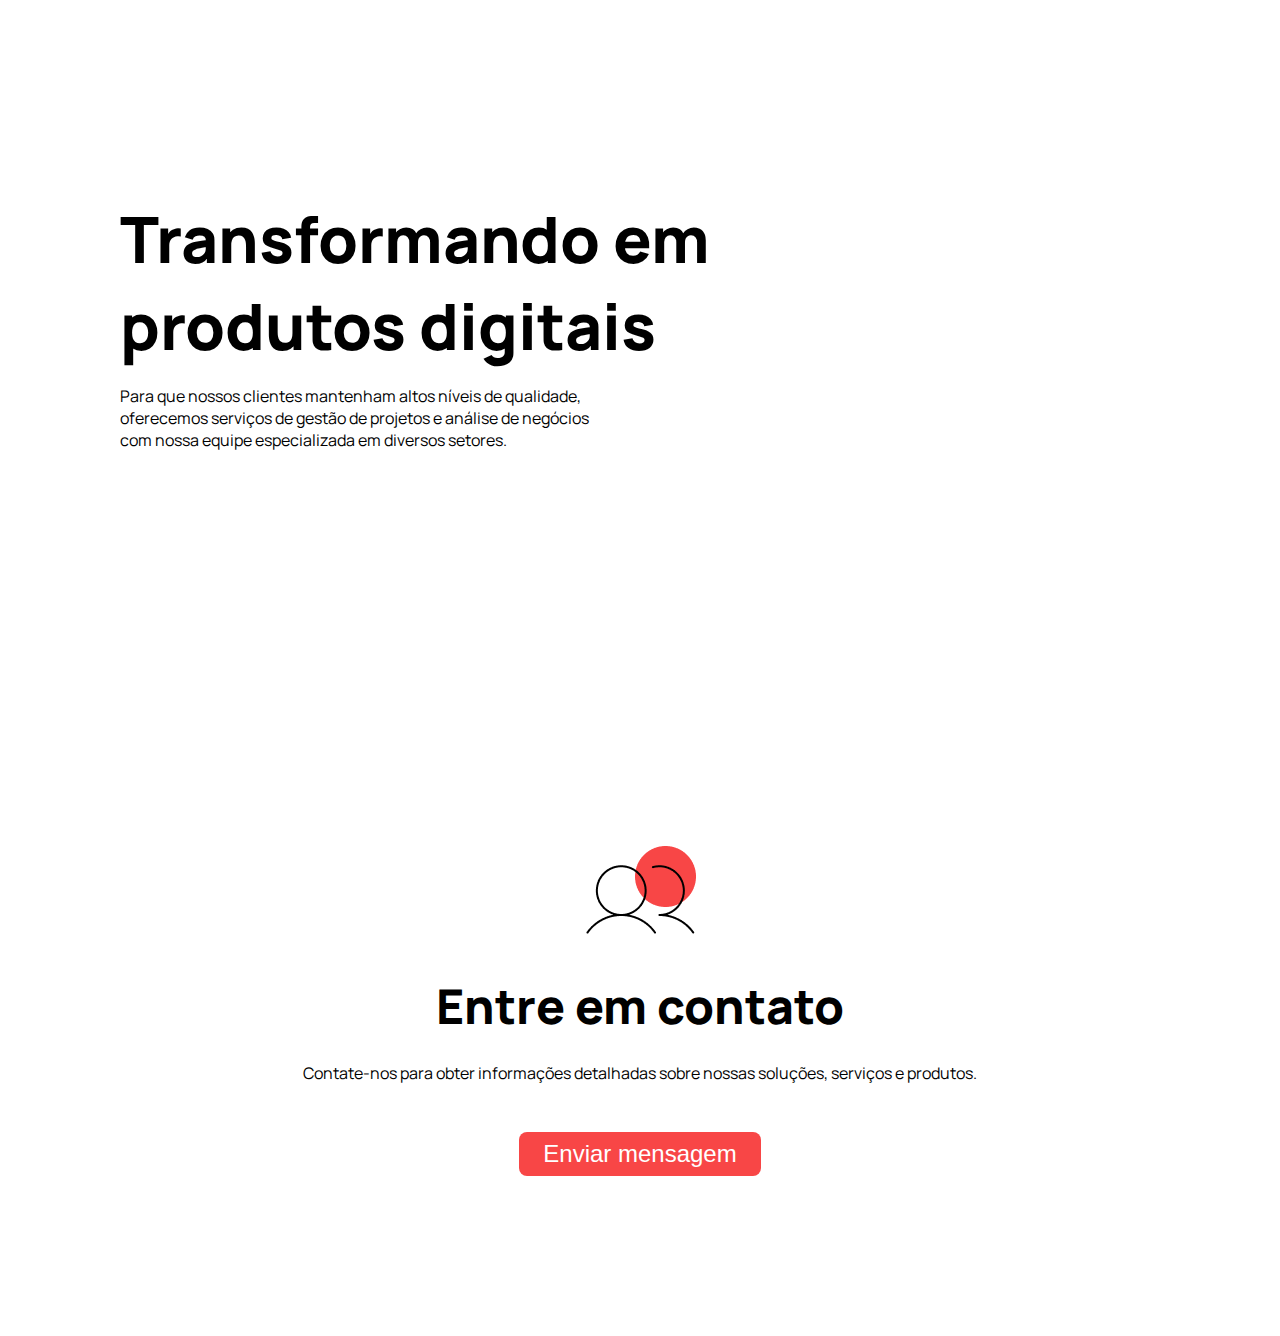
==== Responsividade/index.html @ f3cf6f22 "check" ====
<!DOCTYPE html>
<html lang="en">
<head>
    <meta charset="UTF-8">
    <meta name="viewport" content="width=device-width, initial-scale=1.0">
    <link rel="stylesheet" href="style.css">
    <link rel="preconnect" href="https://fonts.googleapis.com">
    <link rel="preconnect" href="https://fonts.gstatic.com" crossorigin>
    <link href="https://fonts.googleapis.com/css2?family=Manrope:wght@200..800&display=swap" rel="stylesheet">

    <title>Curso de Responsividade com CSS</title>
</head>
<body>
    <main>
        <section id="presentation-container">
            <div id="presentation">
                <h1>Transformando em produtos digitais</h1>
                <p>Para que nossos clientes mantenham altos níveis de qualidade, <br>
                    oferecemos serviços de gestão de projetos e análise de negócios <br>
                     com nossa equipe especializada em diversos setores.</p>
            </div>
        </section>
        <section class="container">
             <img src="./assets/user.png" alt="">
             <h2 class="contact-title">Entre em contato</h2>
             <p>Contate-nos para obter informações detalhadas sobre nossas soluções, serviços e produtos.</p>
            <button>Enviar mensagem</button>
        </section> 
    </main>
</body>
</html>
---- Responsividade/style.css ----
html {
    font-family: "Manrope", sans-serif;
    width: 100%;
    height: 100%;
    box-sizing: border-box;
}

body {
    margin: 0;
}

button {
    background-color: rgba(248, 70, 70, 1);
    color: white;
    font-size: 24px;
    font-weight: 500;
    padding: 8px 24px;
    border-radius: 8px;
    border: none;
    cursor: pointer;
}

h1 {
    font-size: 64px;
    font-weight: 800;
    margin: 0;
}

h2 {
    font-size: 48px;
    font-weight: 800;
    margin: 0;
}

#presentation-container {
    padding: 40px 120px;
    height: 600px;
}

#presentation {
    width: 600px;
    position: relative;
    top: calc(50% - 145px);
}

.container {
    padding: 160px 120px;
    text-align: center;
}

.contact-title {
    margin-top: 8px;
}
.container > p {
    margin-top: 24px;
}
.container > button {
    margin-top: 32px;
}
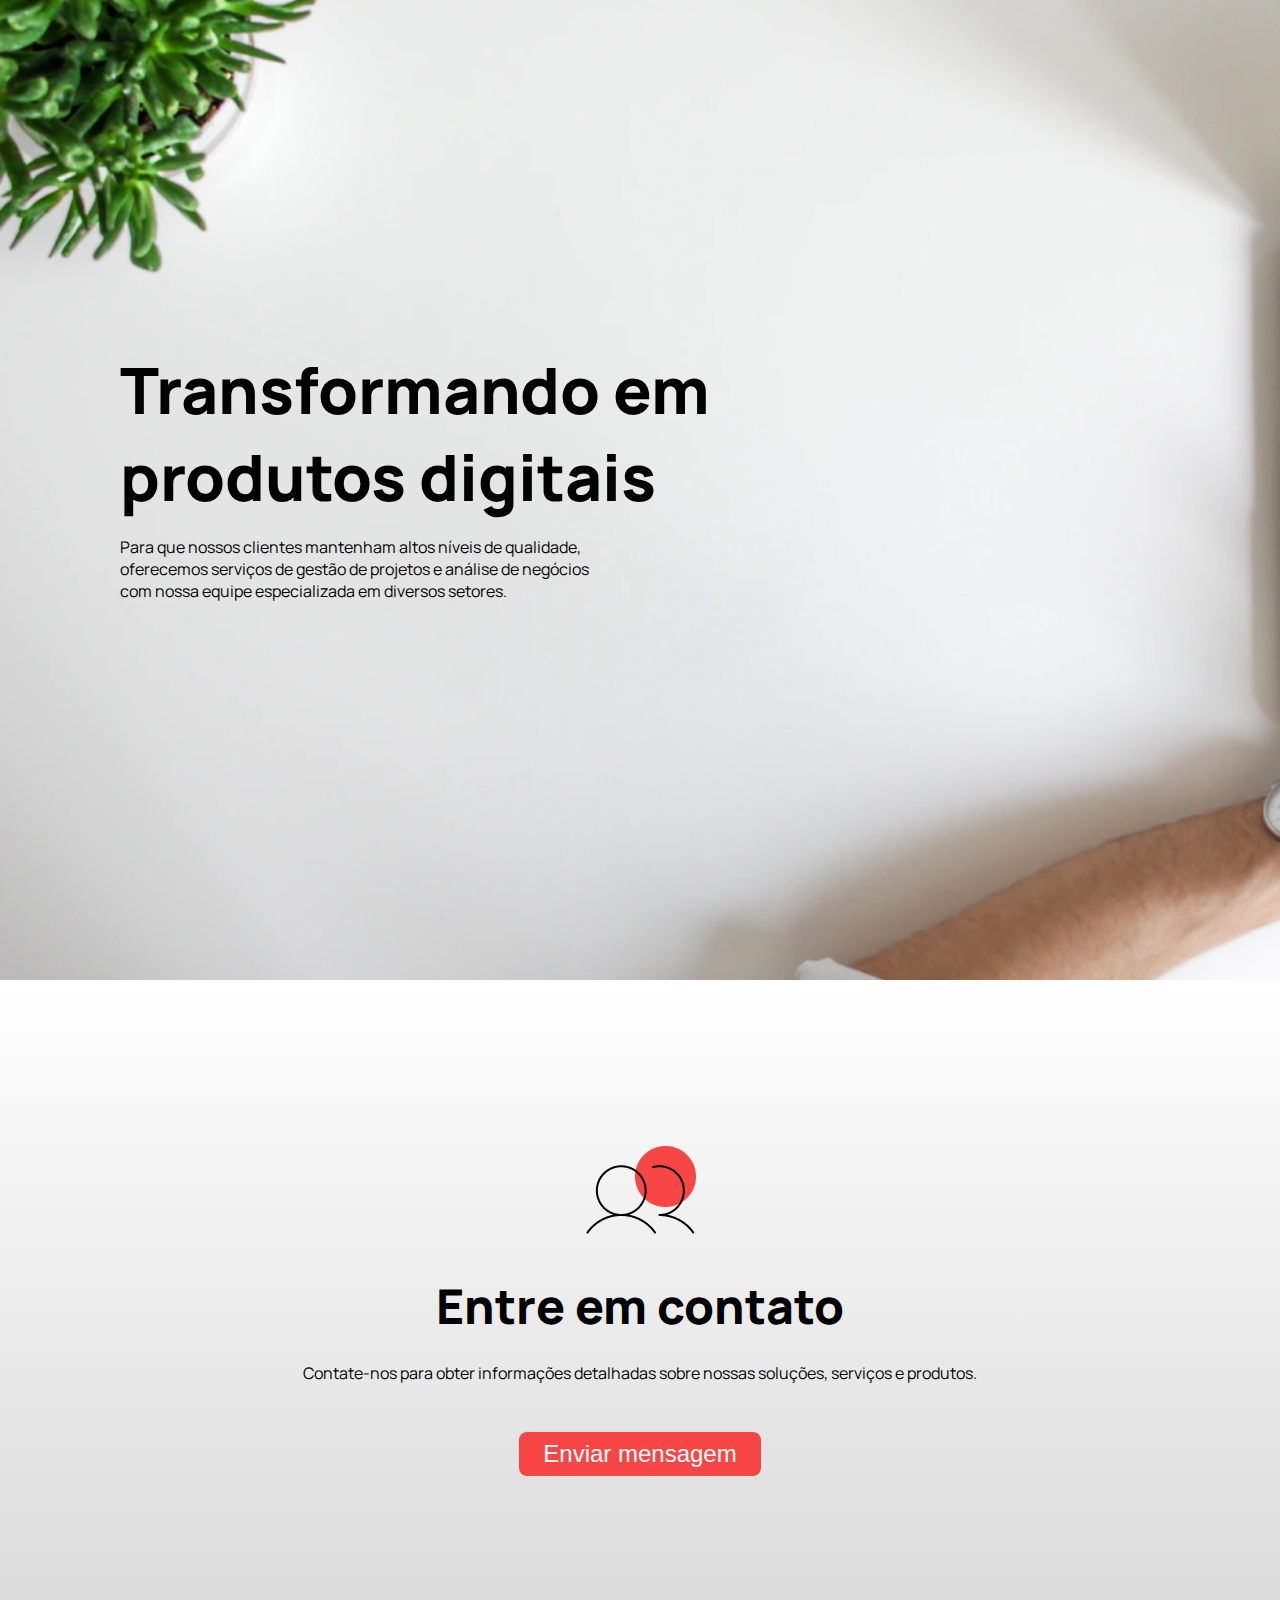
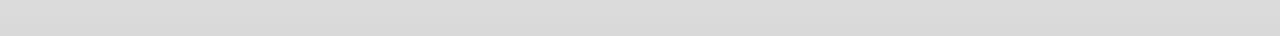
==== commit e15de2fd: "adicao do fundo do banner e gradiente nos contatos" ====
--- a/Responsividade/index.html
+++ b/Responsividade/index.html
@@ -20,7 +20,7 @@
                      com nossa equipe especializada em diversos setores.</p>
             </div>
         </section>
-        <section class="container">
+        <section class="container background-gradient">
              <img src="./assets/user.png" alt="">
              <h2 class="contact-title">Entre em contato</h2>
              <p>Contate-nos para obter informações detalhadas sobre nossas soluções, serviços e produtos.</p>
--- a/Responsividade/style.css
+++ b/Responsividade/style.css
@@ -3,6 +3,7 @@
     width: 100%;
     height: 100%;
     box-sizing: border-box;
+    font-size: 16px;
 }
 
 body {
@@ -12,48 +13,55 @@
 button {
     background-color: rgba(248, 70, 70, 1);
     color: white;
-    font-size: 24px;
+    font-size: 1.5rem;
     font-weight: 500;
-    padding: 8px 24px;
-    border-radius: 8px;
+    padding: .5rem 1.5rem;
+    border-radius: .5rem;
     border: none;
     cursor: pointer;
 }
 
 h1 {
-    font-size: 64px;
+    font-size: 4rem;
     font-weight: 800;
     margin: 0;
 }
 
 h2 {
-    font-size: 48px;
+    font-size: 3rem;
     font-weight: 800;
     margin: 0;
 }
 
 #presentation-container {
-    padding: 40px 120px;
-    height: 600px;
+    padding: 2.5rem 7.5rem;
+    height: 100vh;
+    background-image: url(./assets/background.png);
+    background-repeat: no-repeat;
+    background-size: cover;
 }
 
 #presentation {
-    width: 600px;
+    width: 37.5rem;
     position: relative;
-    top: calc(50% - 145px);
+    top: calc(50% - 9rem);
 }
 
 .container {
-    padding: 160px 120px;
+    padding: 10rem 7.5rem;
     text-align: center;
 }
 
 .contact-title {
-    margin-top: 8px;
+    margin-top: .5rem;
 }
 .container > p {
-    margin-top: 24px;
+    margin-top: 1.5rem;
 }
 .container > button {
-    margin-top: 32px;
+    margin-top: 2rem;
+}
+
+.background-gradient{
+    background: linear-gradient(180deg, #fff, #d9d9d9);
 }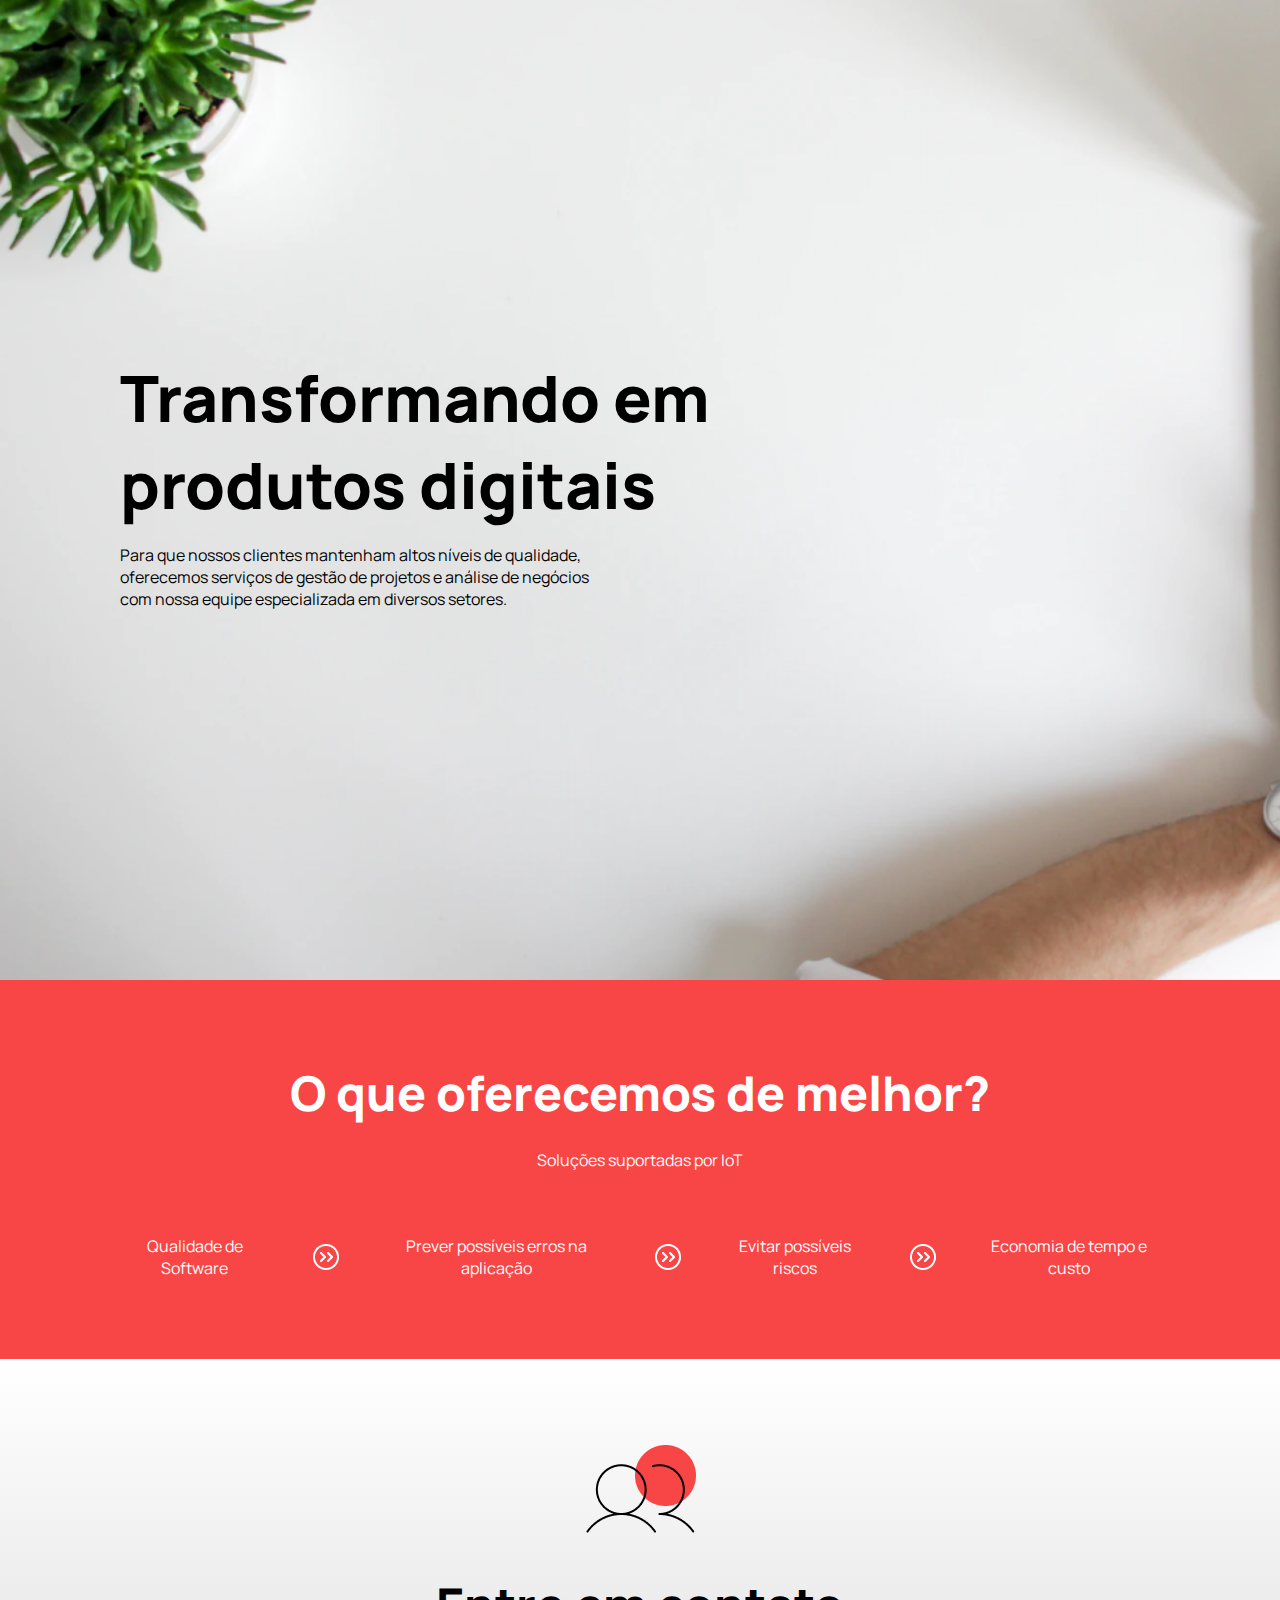
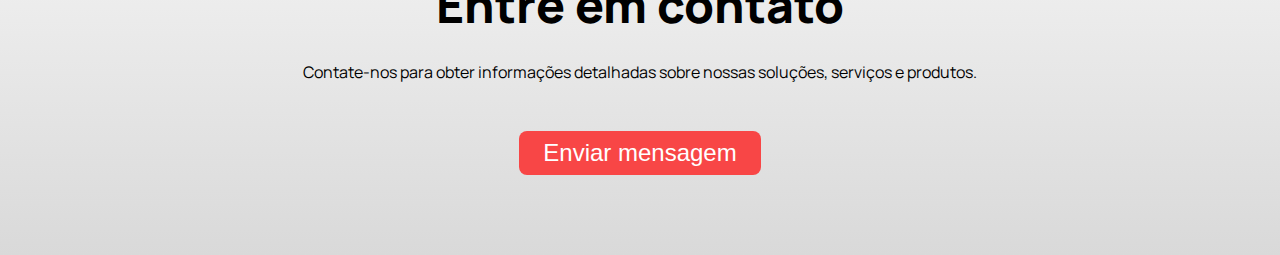
==== commit 5db4176e: "aplicando flex" ====
--- a/Responsividade/index.html
+++ b/Responsividade/index.html
@@ -20,6 +20,21 @@
                      com nossa equipe especializada em diversos setores.</p>
             </div>
         </section>
+        
+        <section class="container background-red">
+            <h2>O que oferecemos de melhor?</h2>
+            <p>Soluções suportadas por IoT</p>
+            <div id="qualities">
+                <div>Qualidade de Software</div>
+                <img src="./assets/arrow.png" alt="">
+                <div>Prever possíveis erros na aplicação</div>
+                <img src="./assets/arrow.png" alt="">
+                <div>Evitar  possíveis riscos</div>
+                <img src="./assets/arrow.png" alt="">
+                <div>Economia de tempo e custo</div>
+            </div>
+        </section>
+
         <section class="container background-gradient">
              <img src="./assets/user.png" alt="">
              <h2 class="contact-title">Entre em contato</h2>
--- a/Responsividade/style.css
+++ b/Responsividade/style.css
@@ -39,16 +39,28 @@
     background-image: url(./assets/background.png);
     background-repeat: no-repeat;
     background-size: cover;
+    display: flex;
+    justify-content: flex-start;
+    align-items: center;
 }
 
 #presentation {
     width: 37.5rem;
-    position: relative;
-    top: calc(50% - 9rem);
+}
+
+#qualities {
+    display: flex;
+    justify-content: center;
+    align-items: center;
+    margin-top: 4rem;
+}
+
+#qualities > img {
+    margin: 0 2.5rem;
 }
 
 .container {
-    padding: 10rem 7.5rem;
+    padding: 5rem 7.5rem;
     text-align: center;
 }
 
@@ -60,8 +72,19 @@
 }
 .container > button {
     margin-top: 2rem;
+    transition: opacity 0.5s ease-in-out, transform 0.5s .2s;;
+}
+
+.container > button:hover {
+    opacity: 0.8;
+    transform: scale(1.1);
 }
 
 .background-gradient{
     background: linear-gradient(180deg, #fff, #d9d9d9);
+}
+
+.background-red {
+    background-color: rgba(248, 70, 70, 1);
+    color: #fff;
 }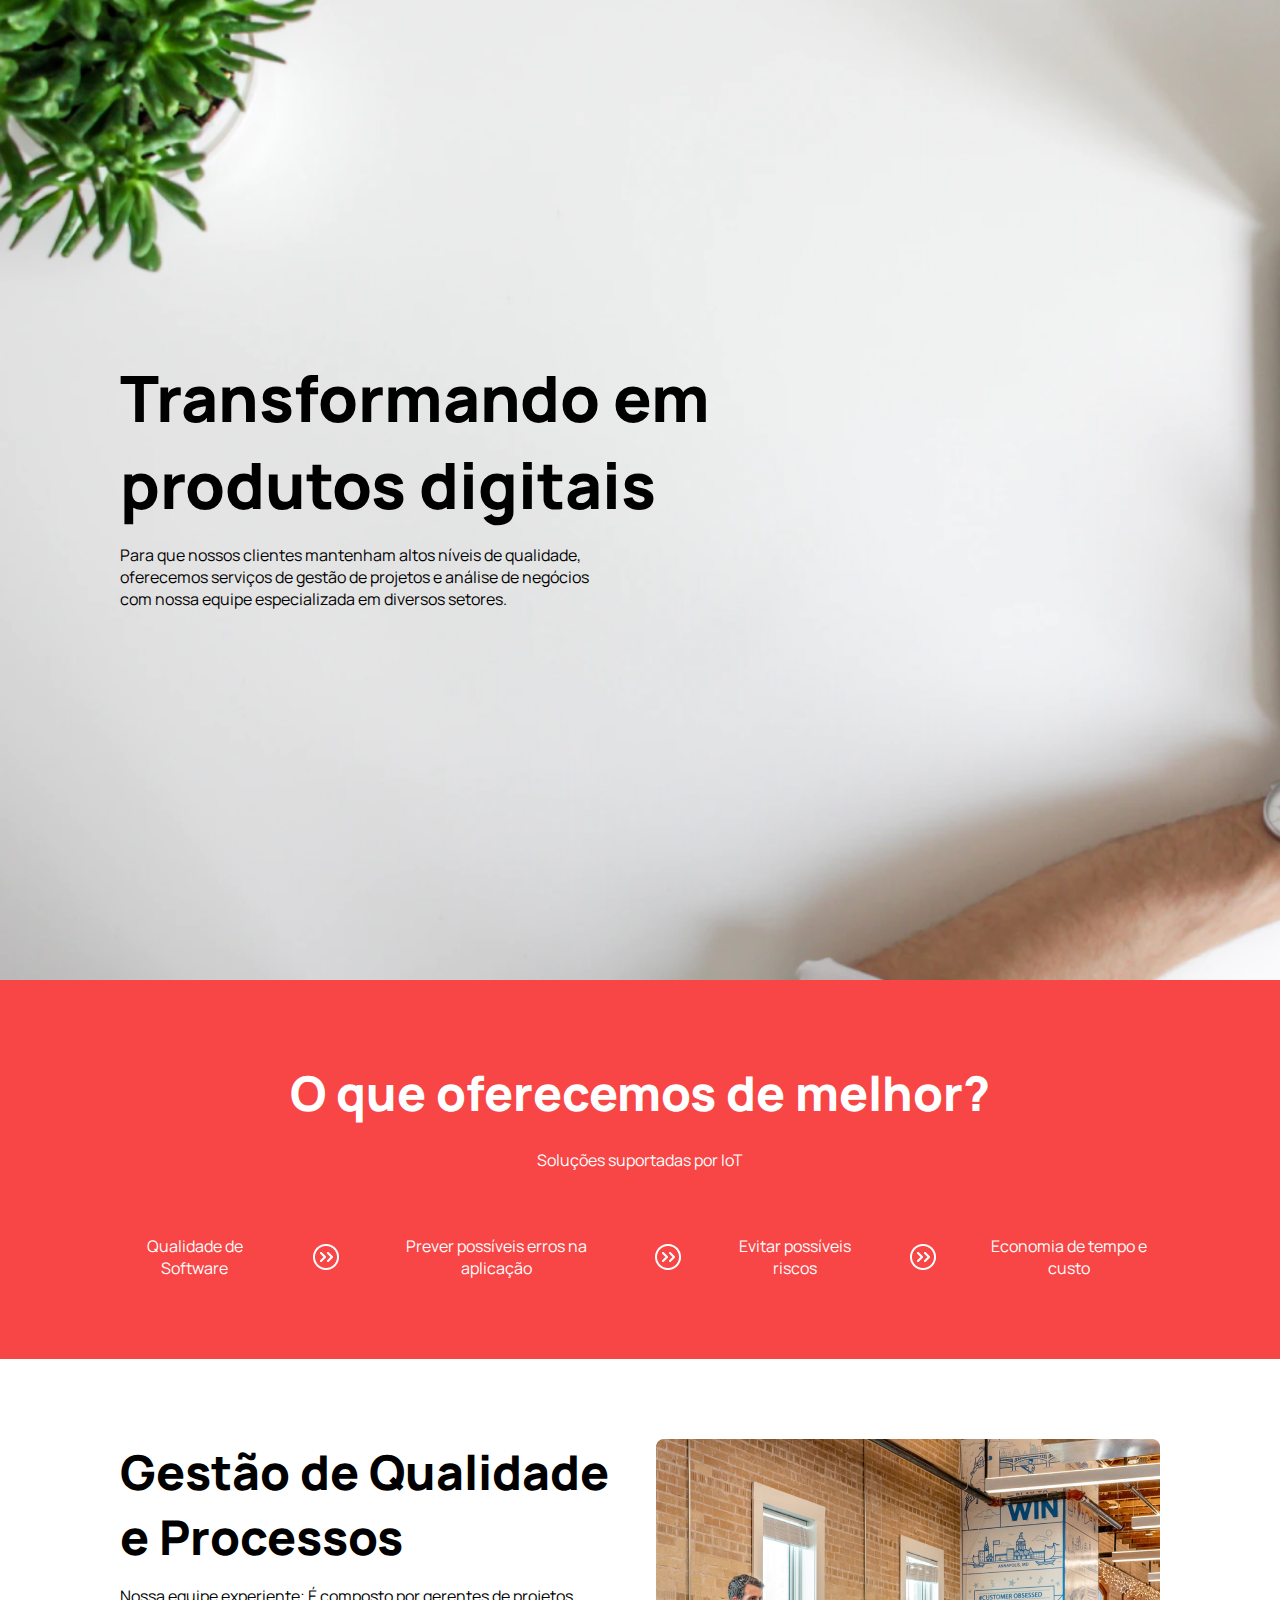
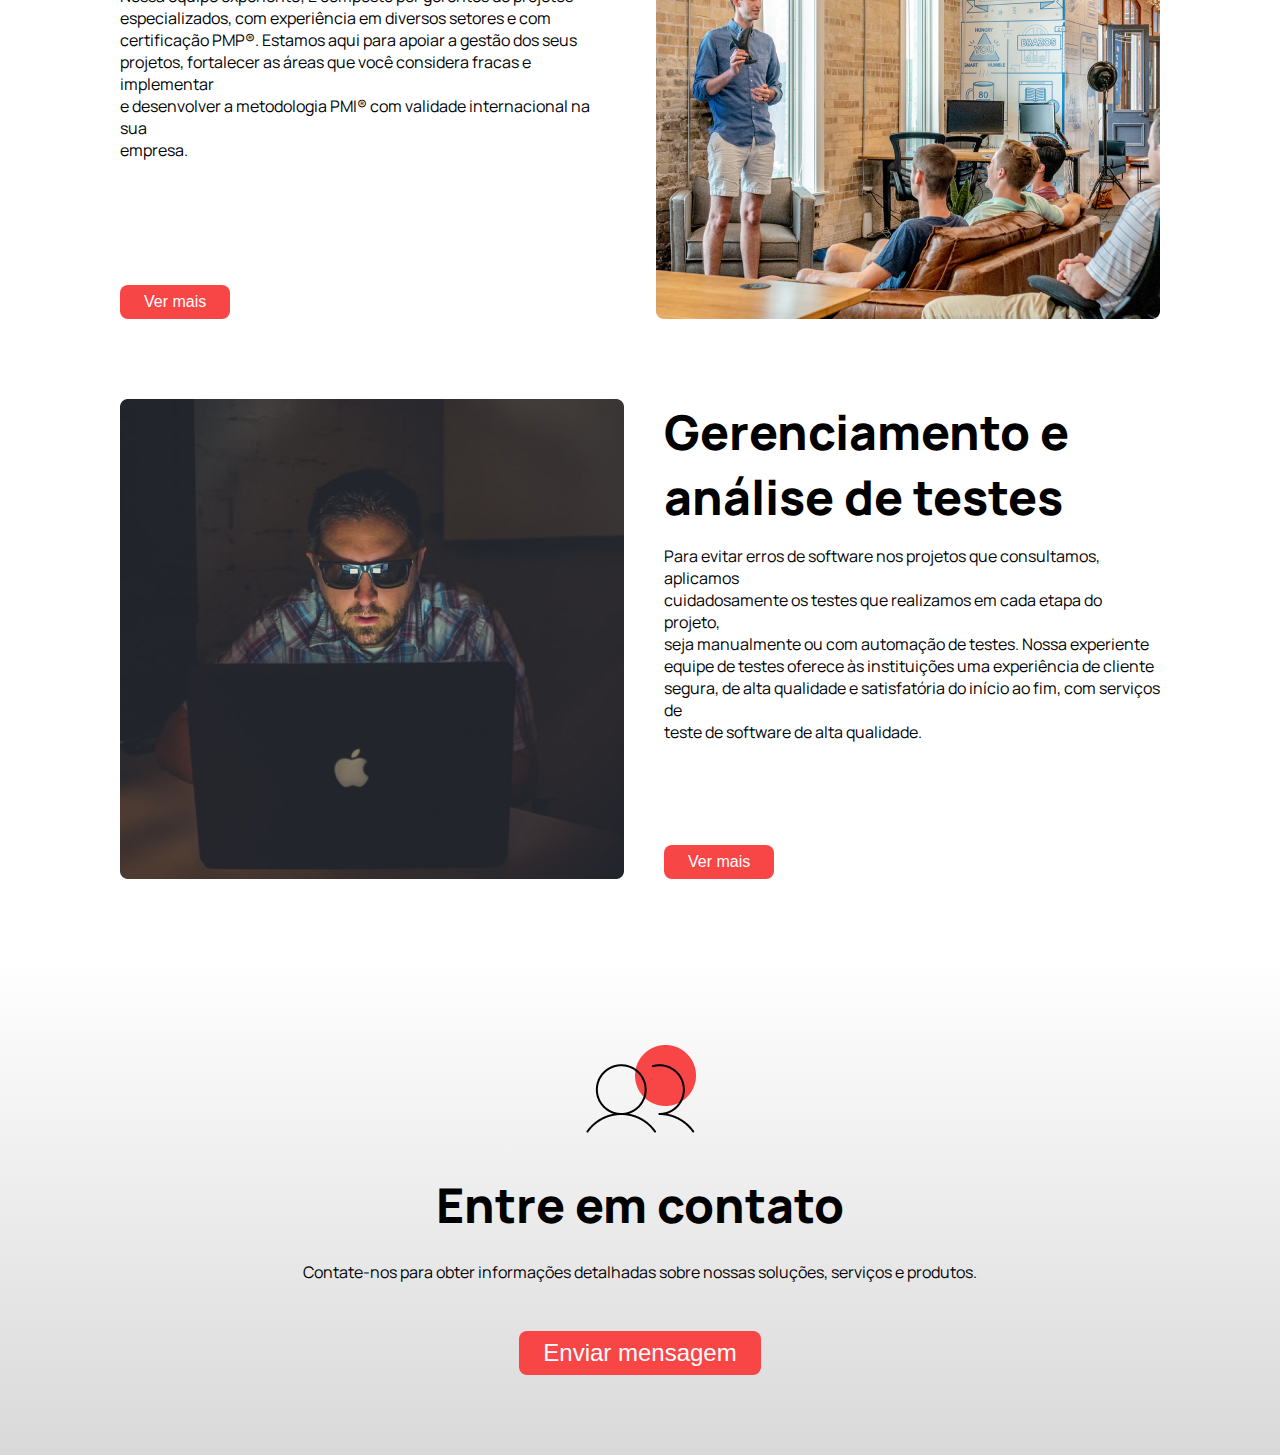
==== commit 3e2c09c1: "article add" ====
--- a/Responsividade/index.html
+++ b/Responsividade/index.html
@@ -35,6 +35,39 @@
             </div>
         </section>
 
+        <section class="container">
+            <article class="article-container">
+                <div class="article-details">
+                    <div>
+                        <h2>Gestão de Qualidade e Processos</h2>
+                        <p>Nossa equipe experiente; É composto por gerentes de projetos <br>
+                            especializados, com experiência em diversos setores e com <br>
+                            certificação PMP®. Estamos aqui para apoiar a gestão dos seus <br>
+                            projetos, fortalecer as áreas que você considera fracas e implementar <br>
+                            e desenvolver a metodologia PMI® com validade internacional na sua <br>
+                            empresa.</p>
+                    </div>
+                    <button>Ver mais</button>
+                </div>
+                <img src="./assets/Illustration.jpg" alt="">
+            </article>
+            <article class="article-container">
+                <div class="article-details">
+                    <div>
+                        <h2>Gerenciamento e análise de testes</h2>
+                        <p>Para evitar erros de software nos projetos que consultamos, aplicamos <br>
+                            cuidadosamente os testes que realizamos em cada etapa do projeto, <br>
+                            seja manualmente ou com automação de testes. Nossa experiente <br>
+                            equipe de testes oferece às instituições uma experiência de cliente <br>
+                            segura, de alta qualidade e satisfatória do início ao fim, com serviços de <br>
+                            teste de software de alta qualidade.</p>
+                    </div>
+                    <button>Ver mais</button>
+                </div>
+                <img src="./assets/tester.jpg" alt="">
+            </article>
+        </section>
+
         <section class="container background-gradient">
              <img src="./assets/user.png" alt="">
              <h2 class="contact-title">Entre em contato</h2>
--- a/Responsividade/style.css
+++ b/Responsividade/style.css
@@ -87,4 +87,32 @@
 .background-red {
     background-color: rgba(248, 70, 70, 1);
     color: #fff;
+}
+
+.article-container {
+    display: flex;
+    flex-direction: row;
+}
+
+.article-container:nth-child(even) {
+    margin-top: 5rem;
+    display: flex;
+    flex-direction: row-reverse;
+}
+
+.article-details {
+    display: flex;
+    flex-direction: column;
+    text-align: left;
+    align-items: flex-start;
+    margin: 0 2.5rem 0 0;
+    justify-content: space-between;
+}
+
+.article-details > button {
+    font-size: 1rem;
+}
+
+.article-container:nth-child(even) > .article-details {
+    margin: 0 0 0 2.5rem;
 }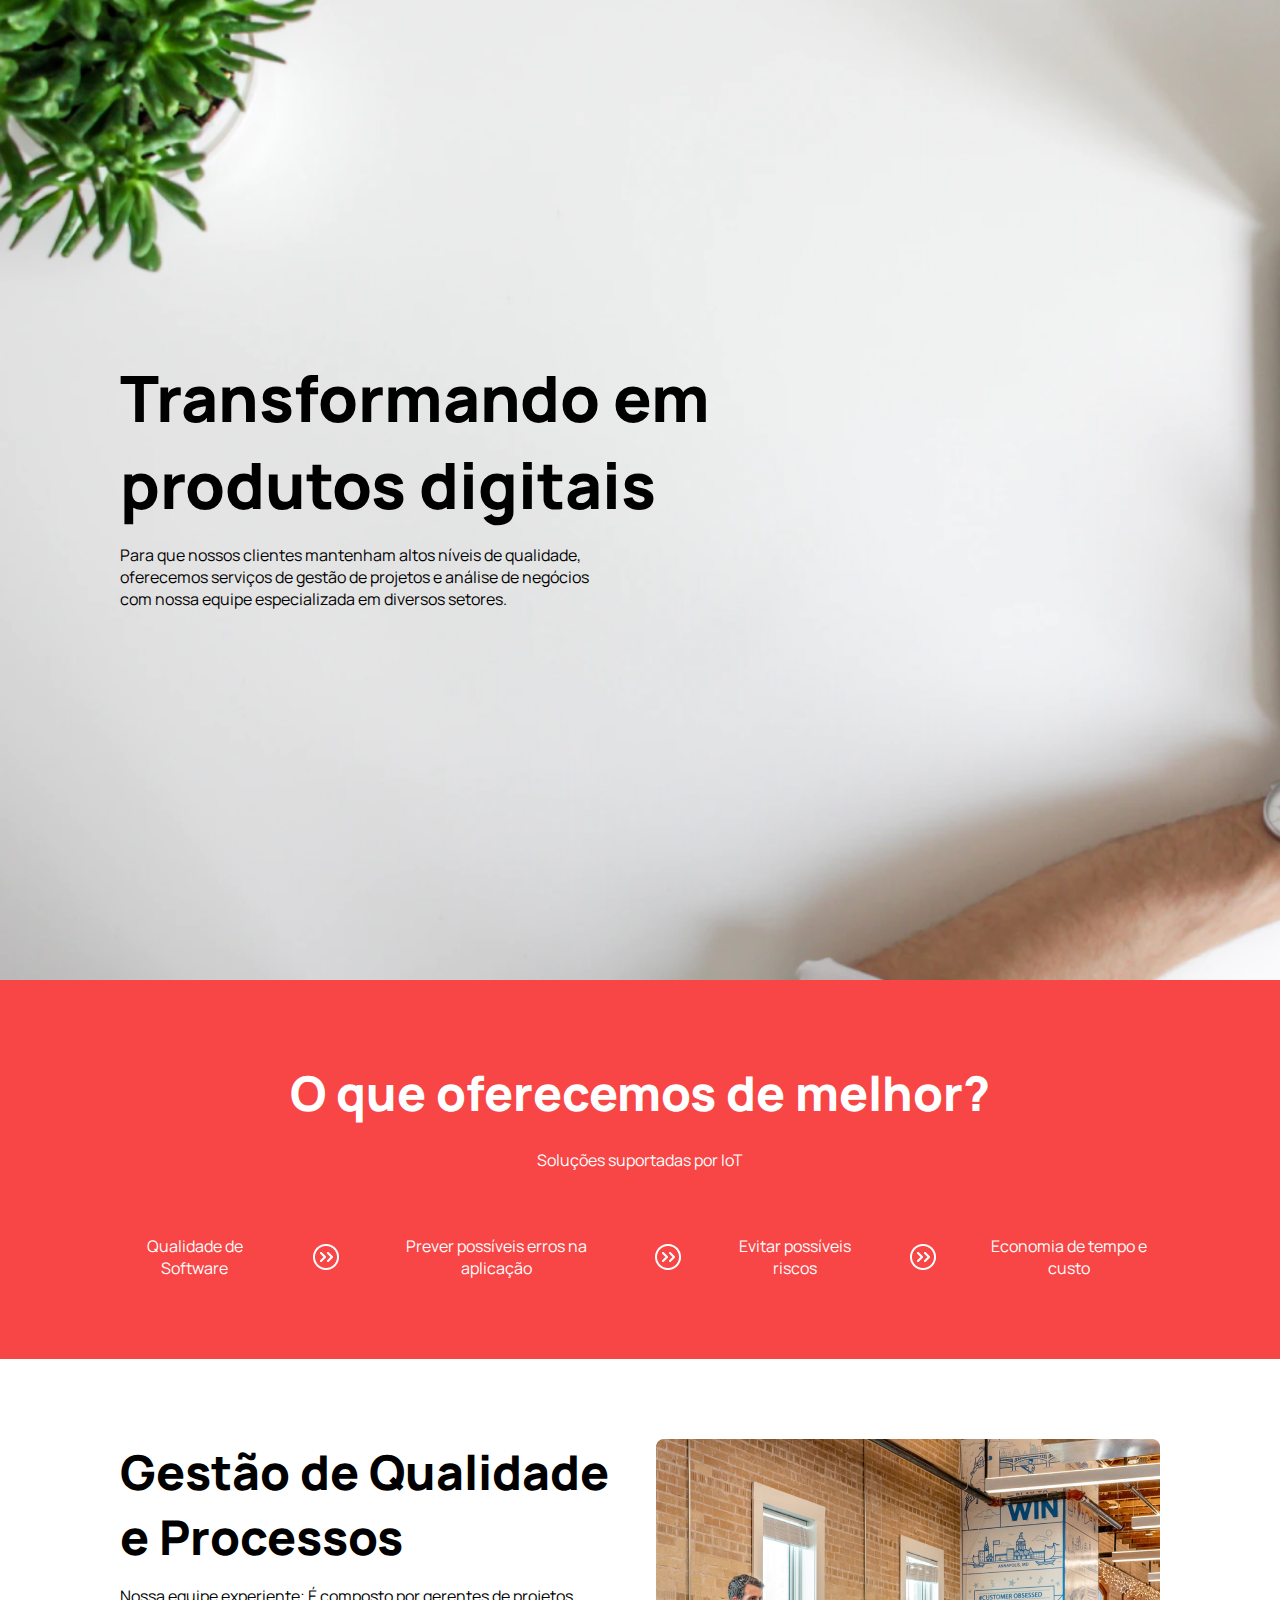
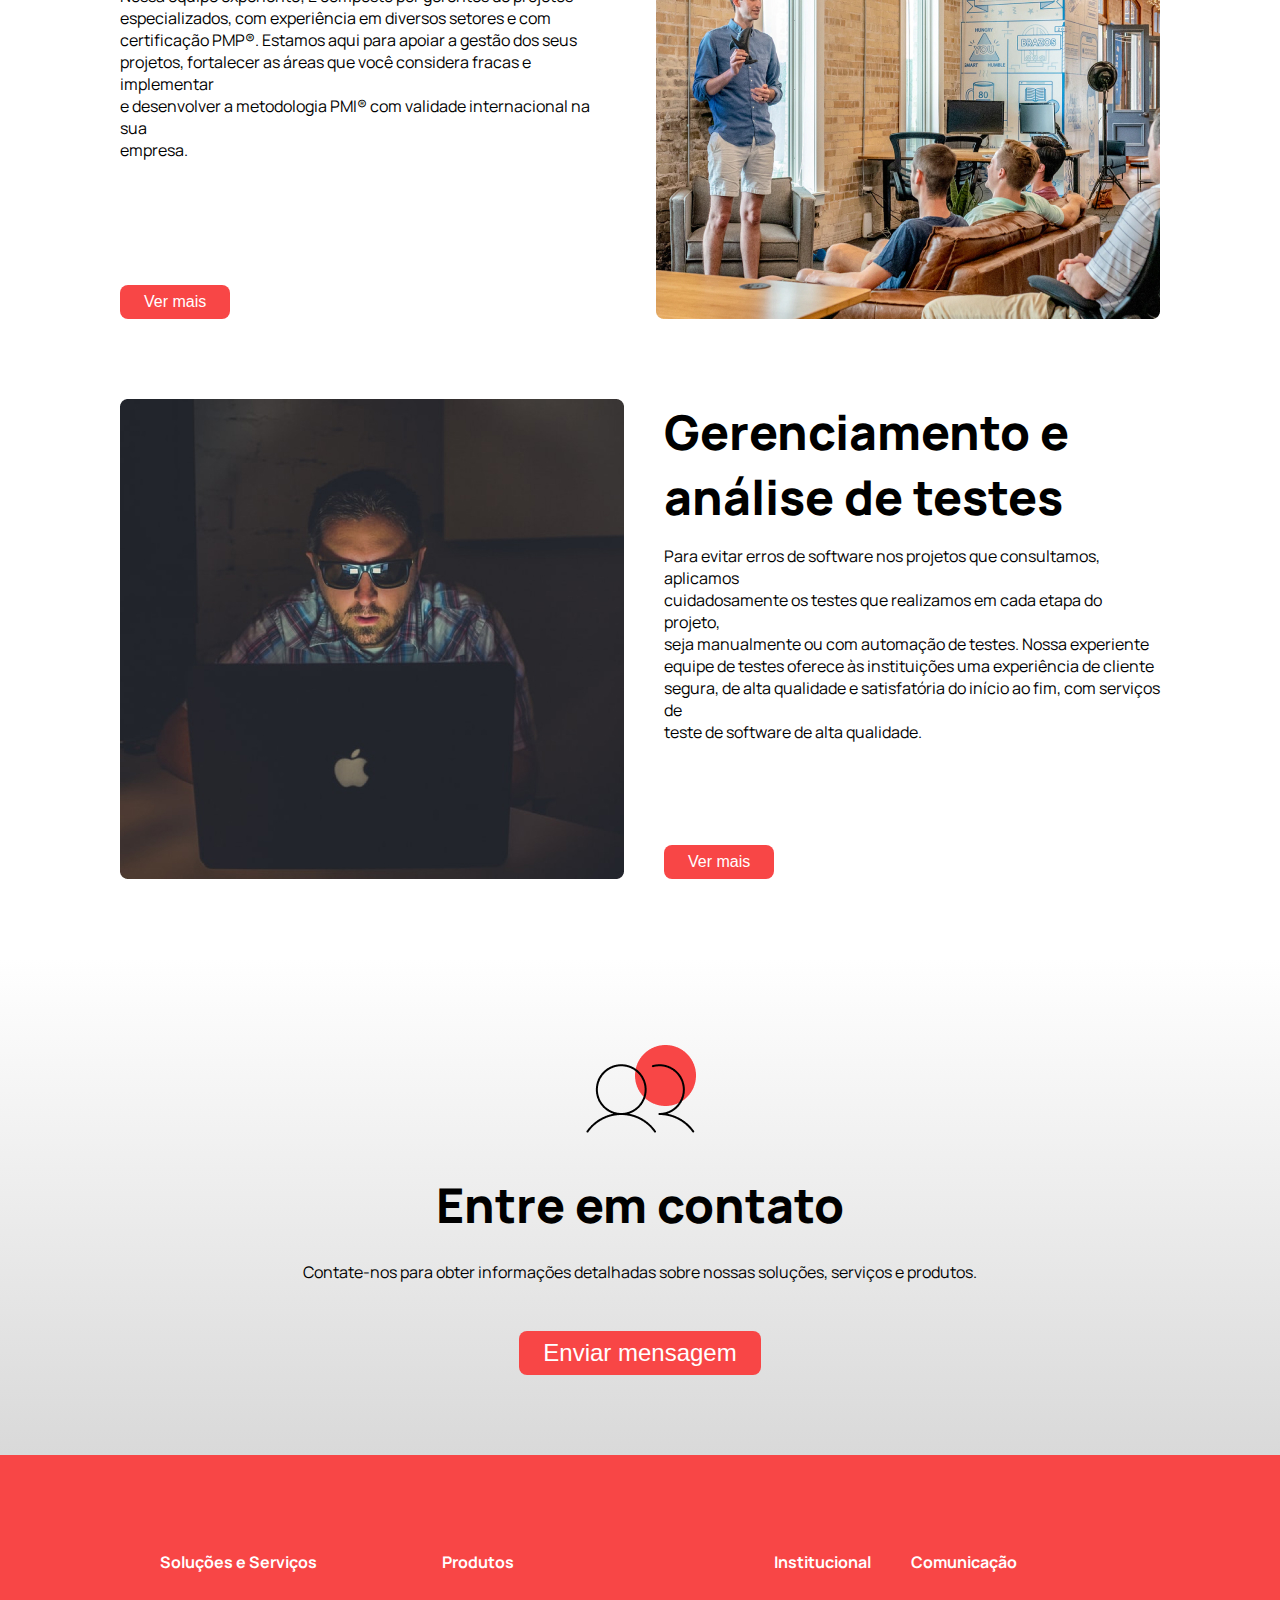
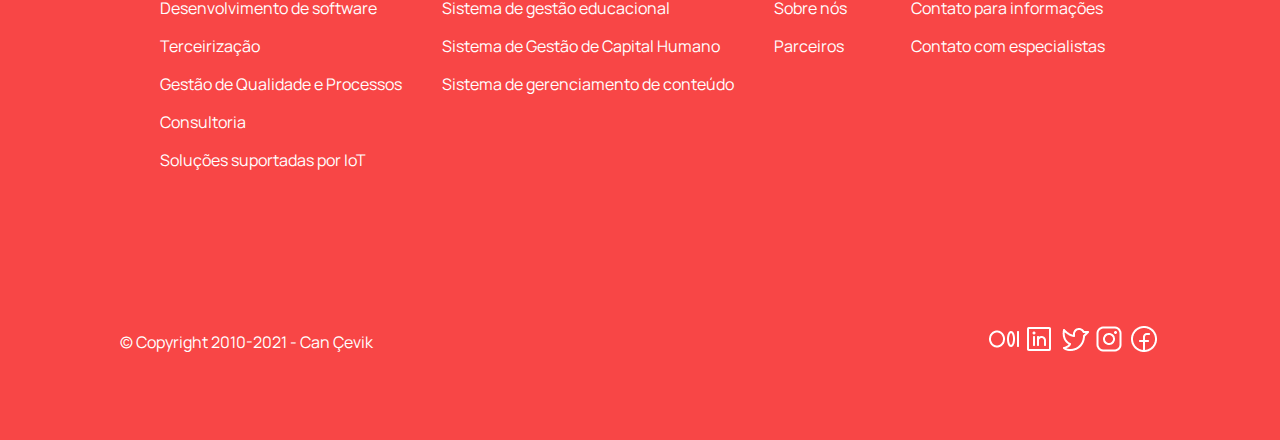
==== commit 912611f3: "add footer" ====
--- a/Responsividade/index.html
+++ b/Responsividade/index.html
@@ -73,7 +73,48 @@
              <h2 class="contact-title">Entre em contato</h2>
              <p>Contate-nos para obter informações detalhadas sobre nossas soluções, serviços e produtos.</p>
             <button>Enviar mensagem</button>
-        </section> 
+        </section>
+        
+        <footer class="container background-red">
+            <section class="footer-list">
+                <ul>
+                    <li>Soluções e Serviços</li>
+                    <li>Desenvolvimento de software</li>
+                    <li>Terceirização</li>
+                    <li>Gestão de Qualidade e Processos</li>
+                    <li>Consultoria</li>
+                    <li>Soluções suportadas por IoT</li>                                                       
+                </ul>
+                <ul>
+                    <li>Produtos</li>
+                    <li>Sistema de gestão educacional</li>
+                    <li>Sistema de Gestão de Capital Humano</li>
+                    <li>Sistema de gerenciamento de conteúdo</li>                                                      
+                </ul>
+                <ul>
+                    <li>Institucional</li>
+                    <li>Sobre nós</li>
+                    <li>Parceiros</li>                                                    
+                </ul>
+                <ul>
+                    <li>Comunicação</li>
+                    <li>Contato para informações</li>
+                    <li>Contato com especialistas</li>                                                    
+                </ul>
+            </section>
+            <section class="footer-copyright">
+                <div>
+                    © Copyright 2010-2021 - Can Çevik
+                </div>
+                <div>
+                    <img src="./assets/medium.png" alt="">
+                    <img src="./assets/linkedin.png" alt="">
+                    <img src="./assets/twitter.png" alt="">
+                    <img src="./assets/instagram.png" alt="">
+                    <img src="./assets/facebook.png" alt="">
+                </div>
+            </section>
+        </footer>
     </main>
 </body>
 </html>--- a/Responsividade/style.css
+++ b/Responsividade/style.css
@@ -115,4 +115,30 @@
 
 .article-container:nth-child(even) > .article-details {
     margin: 0 0 0 2.5rem;
+}
+
+.footer-list {
+    display: flex;
+    text-align: left;
+}
+
+.footer-list > ul > li {
+    list-style: none;
+    margin-bottom: 1rem;
+}
+
+.footer-list > ul > li:last-child {
+    margin-bottom: 0;
+}
+
+.footer-list > ul > li:first-child {
+    margin-bottom: 1.5rem;
+    font-weight: 700;
+}
+
+.footer-copyright {
+    display: flex;
+    justify-content: space-between;
+    align-items: center;
+    margin-top: 8.5rem;
 }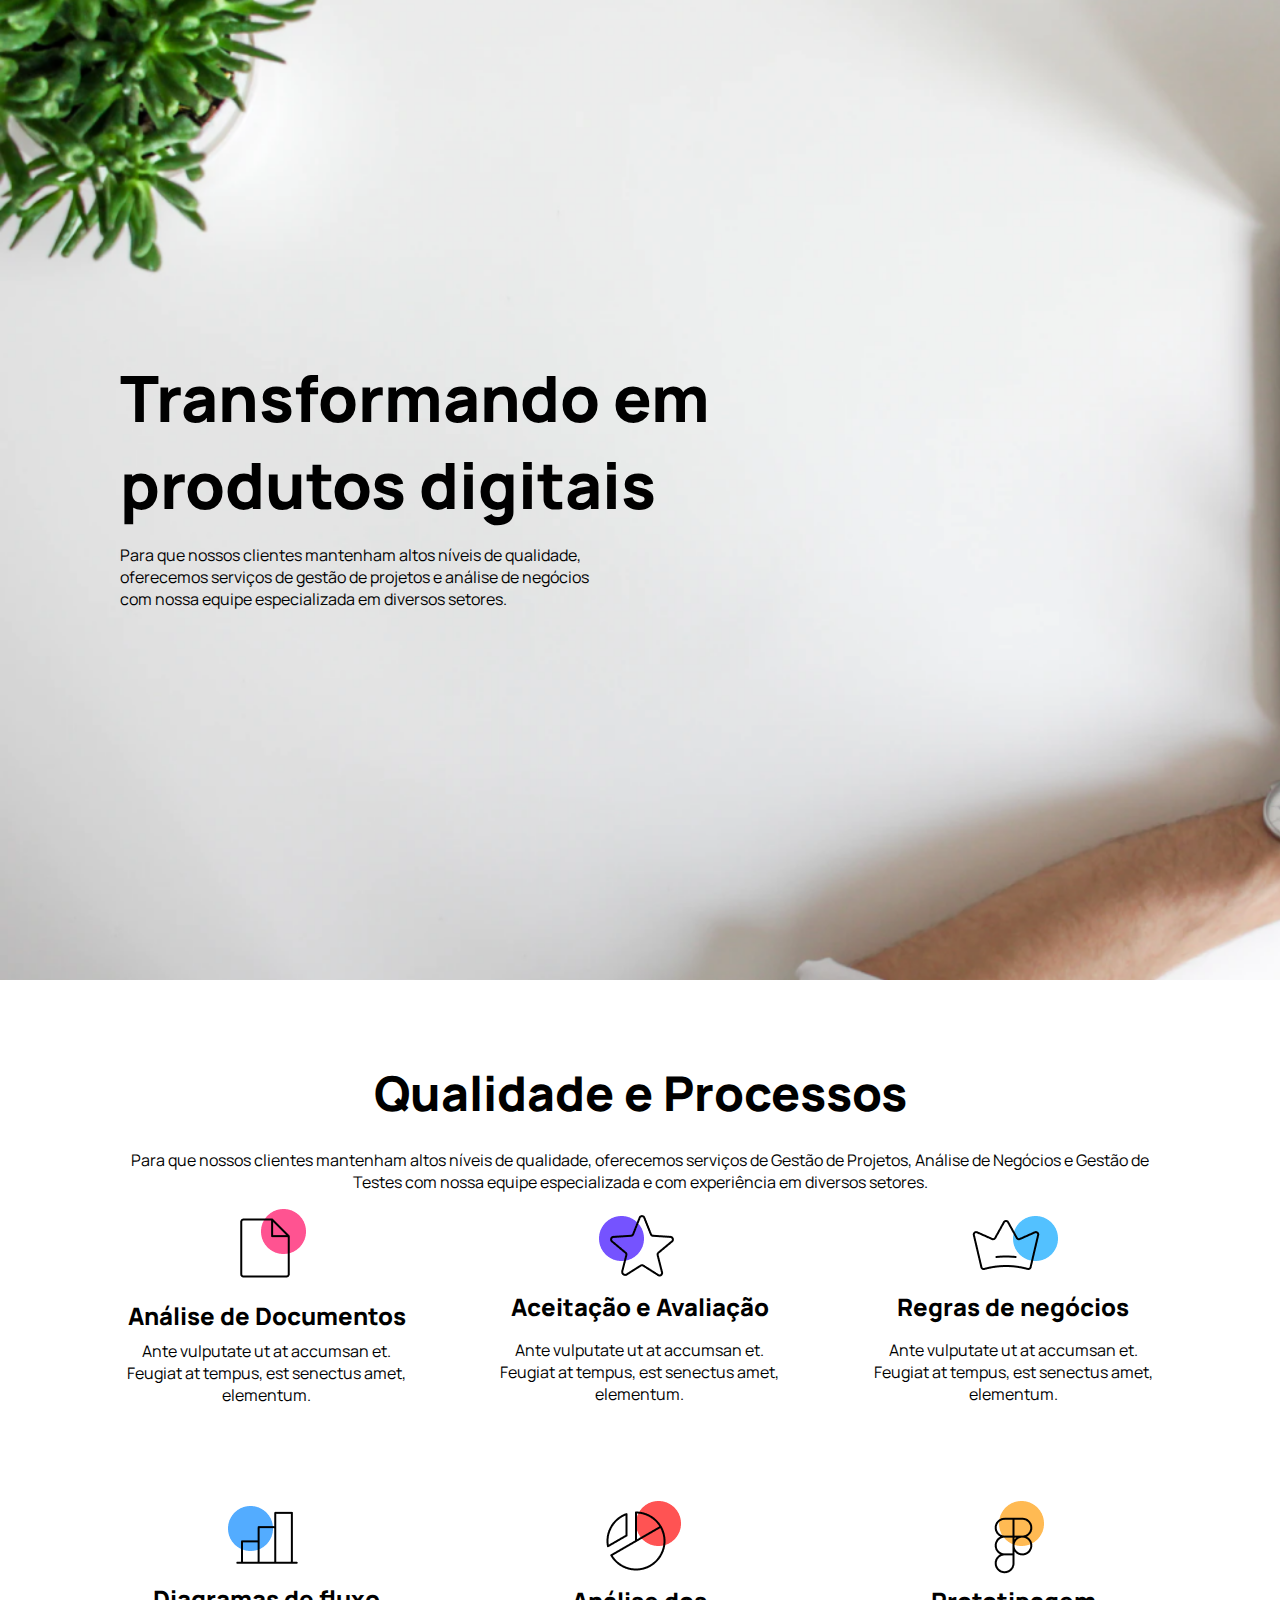
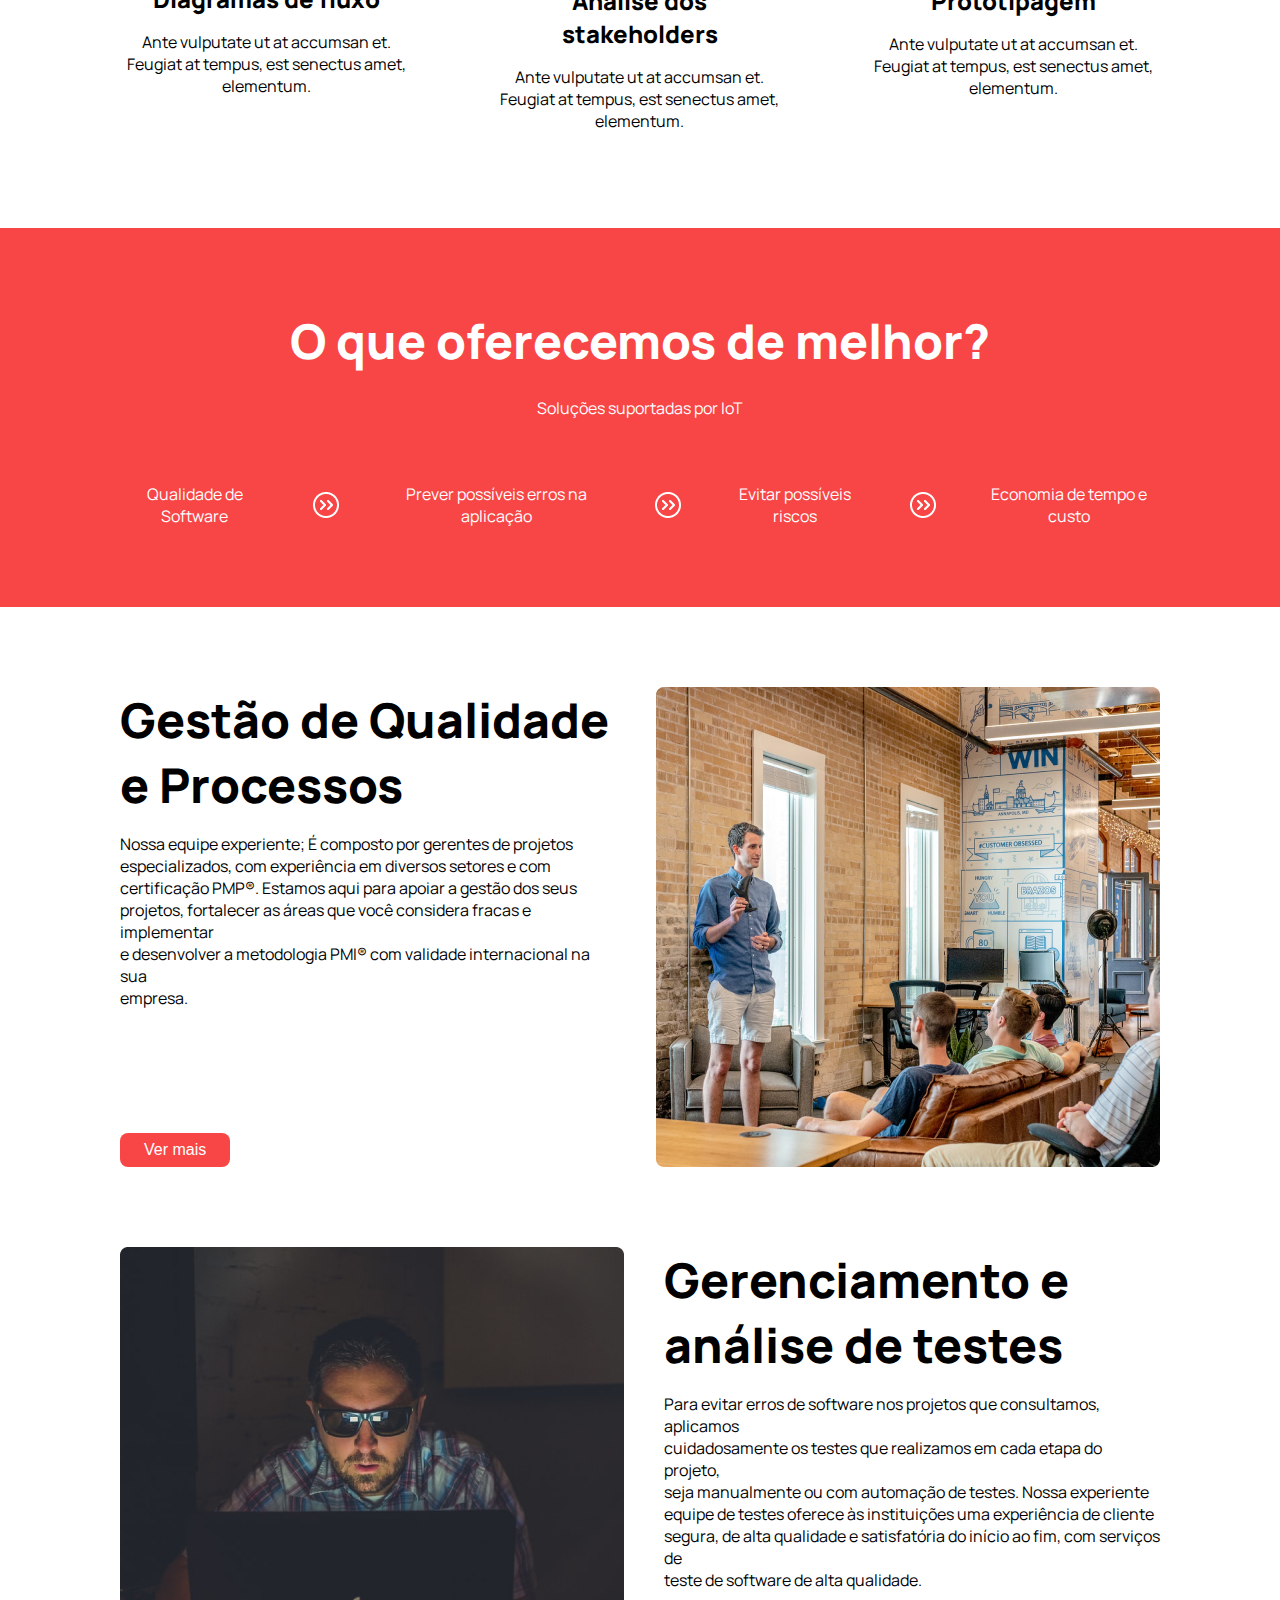
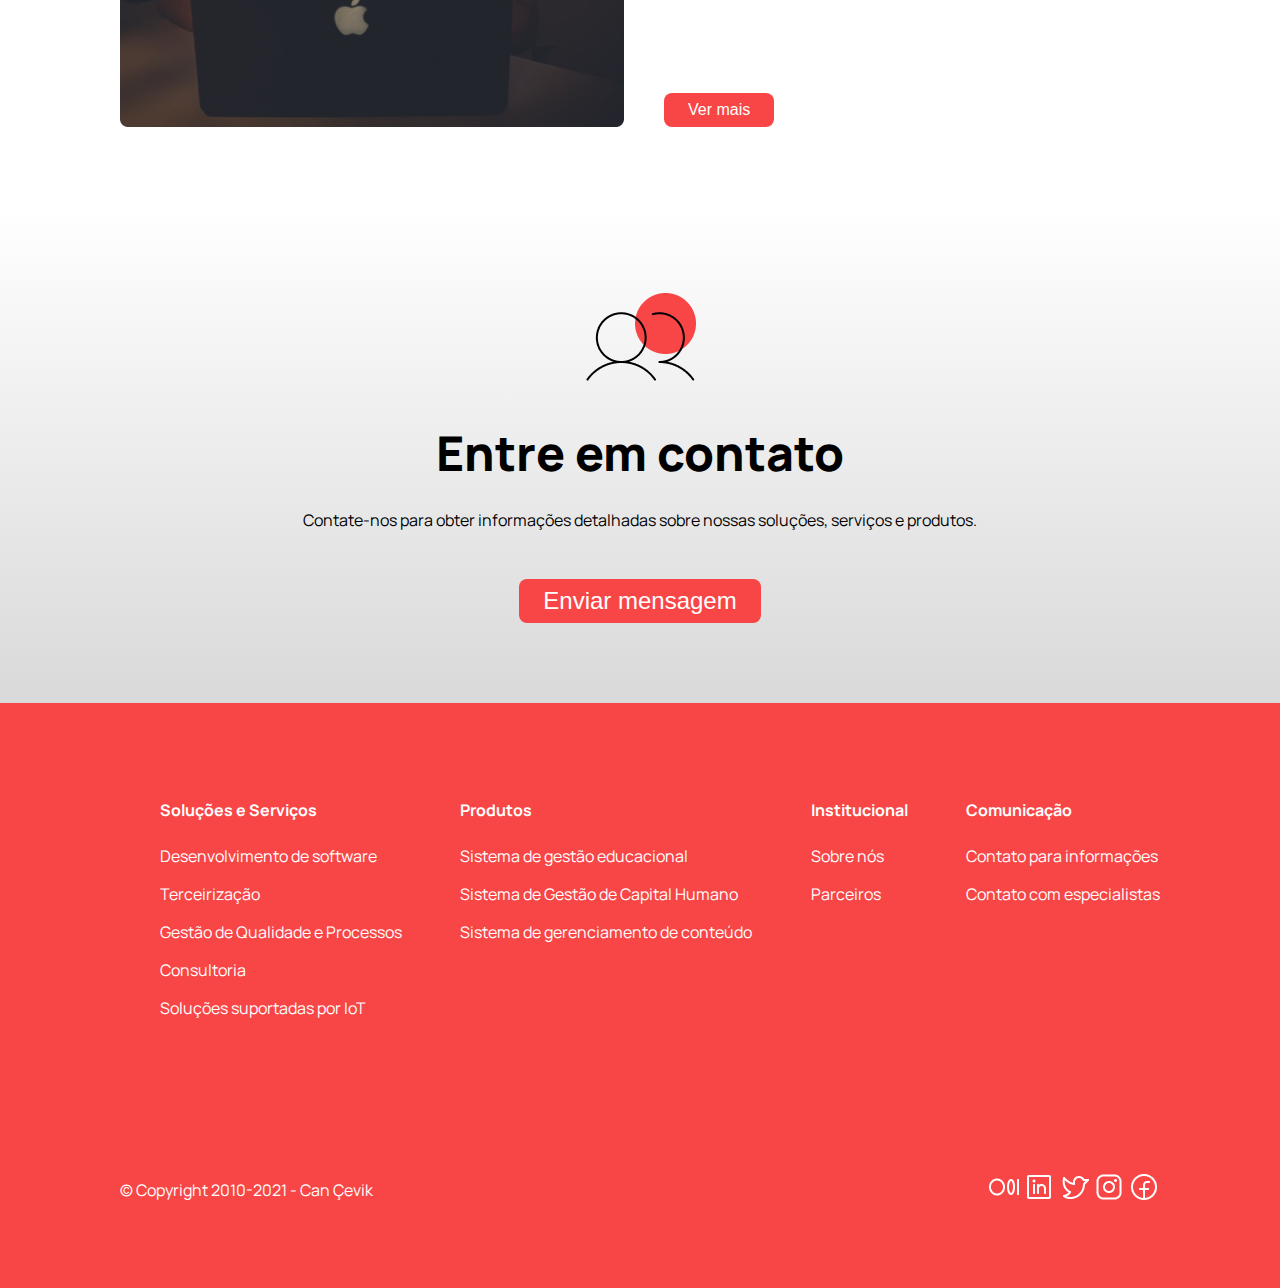
==== commit 76d98274: "add qualidades e processos - fix no footer" ====
--- a/Responsividade/index.html
+++ b/Responsividade/index.html
@@ -18,6 +18,43 @@
                 <p>Para que nossos clientes mantenham altos níveis de qualidade, <br>
                     oferecemos serviços de gestão de projetos e análise de negócios <br>
                      com nossa equipe especializada em diversos setores.</p>
+            </div>
+        </section>
+
+        <section class="container">
+            <h2>Qualidade e Processos</h2>        
+            <p>Para que nossos clientes mantenham altos níveis de qualidade, oferecemos serviços de Gestão de Projetos, Análise de Negócios e Gestão de Testes com nossa equipe especializada e com experiência em diversos setores.</p>    
+            <div class="grid-container">
+                <div class="grid-item">
+                    <img src="./assets/documentos.png" alt="">
+                    <h3>Análise de Documentos</h3>
+                    <p>Ante vulputate ut at accumsan et. Feugiat at tempus, est senectus amet, elementum.</p>
+                </div>
+                <div class="div-item">
+                    <img src="./assets/estrela.png" alt="">
+                    <h3>Aceitação e Avaliação</h3>
+                    <p>Ante vulputate ut at accumsan et. Feugiat at tempus, est senectus amet, elementum.</p>
+                </div>
+                <div class="div-item">
+                    <img src="./assets/coroa.png" alt="">
+                    <h3>Regras de negócios</h3>
+                    <p>Ante vulputate ut at accumsan et. Feugiat at tempus, est senectus amet, elementum.</p>
+                </div>
+                <div class="div-item">
+                    <img src="./assets/grafico.png" alt="">
+                    <h3>Diagramas de fluxo</h3>
+                    <p>Ante vulputate ut at accumsan et. Feugiat at tempus, est senectus amet, elementum.</p>
+                </div>
+                <div class="div-item">
+                    <img src="./assets/grafico-pizza.png" alt="">
+                    <h3>Análise dos stakeholders</h3>
+                    <p>Ante vulputate ut at accumsan et. Feugiat at tempus, est senectus amet, elementum.</p>
+                </div>
+                <div class="div-item">
+                    <img src="./assets/prototipo.png" alt="">
+                    <h3>Prototipagem</h3>
+                    <p>Ante vulputate ut at accumsan et. Feugiat at tempus, est senectus amet, elementum.</p>
+                </div>
             </div>
         </section>
         
--- a/Responsividade/style.css
+++ b/Responsividade/style.css
@@ -29,6 +29,12 @@
 
 h2 {
     font-size: 3rem;
+    font-weight: 800;
+    margin: 0;
+}
+
+h3 {
+    font-size: 1.5rem;
     font-weight: 800;
     margin: 0;
 }
@@ -120,6 +126,7 @@
 .footer-list {
     display: flex;
     text-align: left;
+    justify-content: space-between;
 }
 
 .footer-list > ul > li {
@@ -141,4 +148,18 @@
     justify-content: space-between;
     align-items: center;
     margin-top: 8.5rem;
+}
+
+.grid-container {
+    display: grid;
+    grid-template-columns: repeat(3, 1fr);
+    gap: 5rem;
+}
+
+.grid-item > h3 {
+    margin-top: .5rem;
+}
+
+.grid-item > p {
+    margin: .5rem 0 0;
 }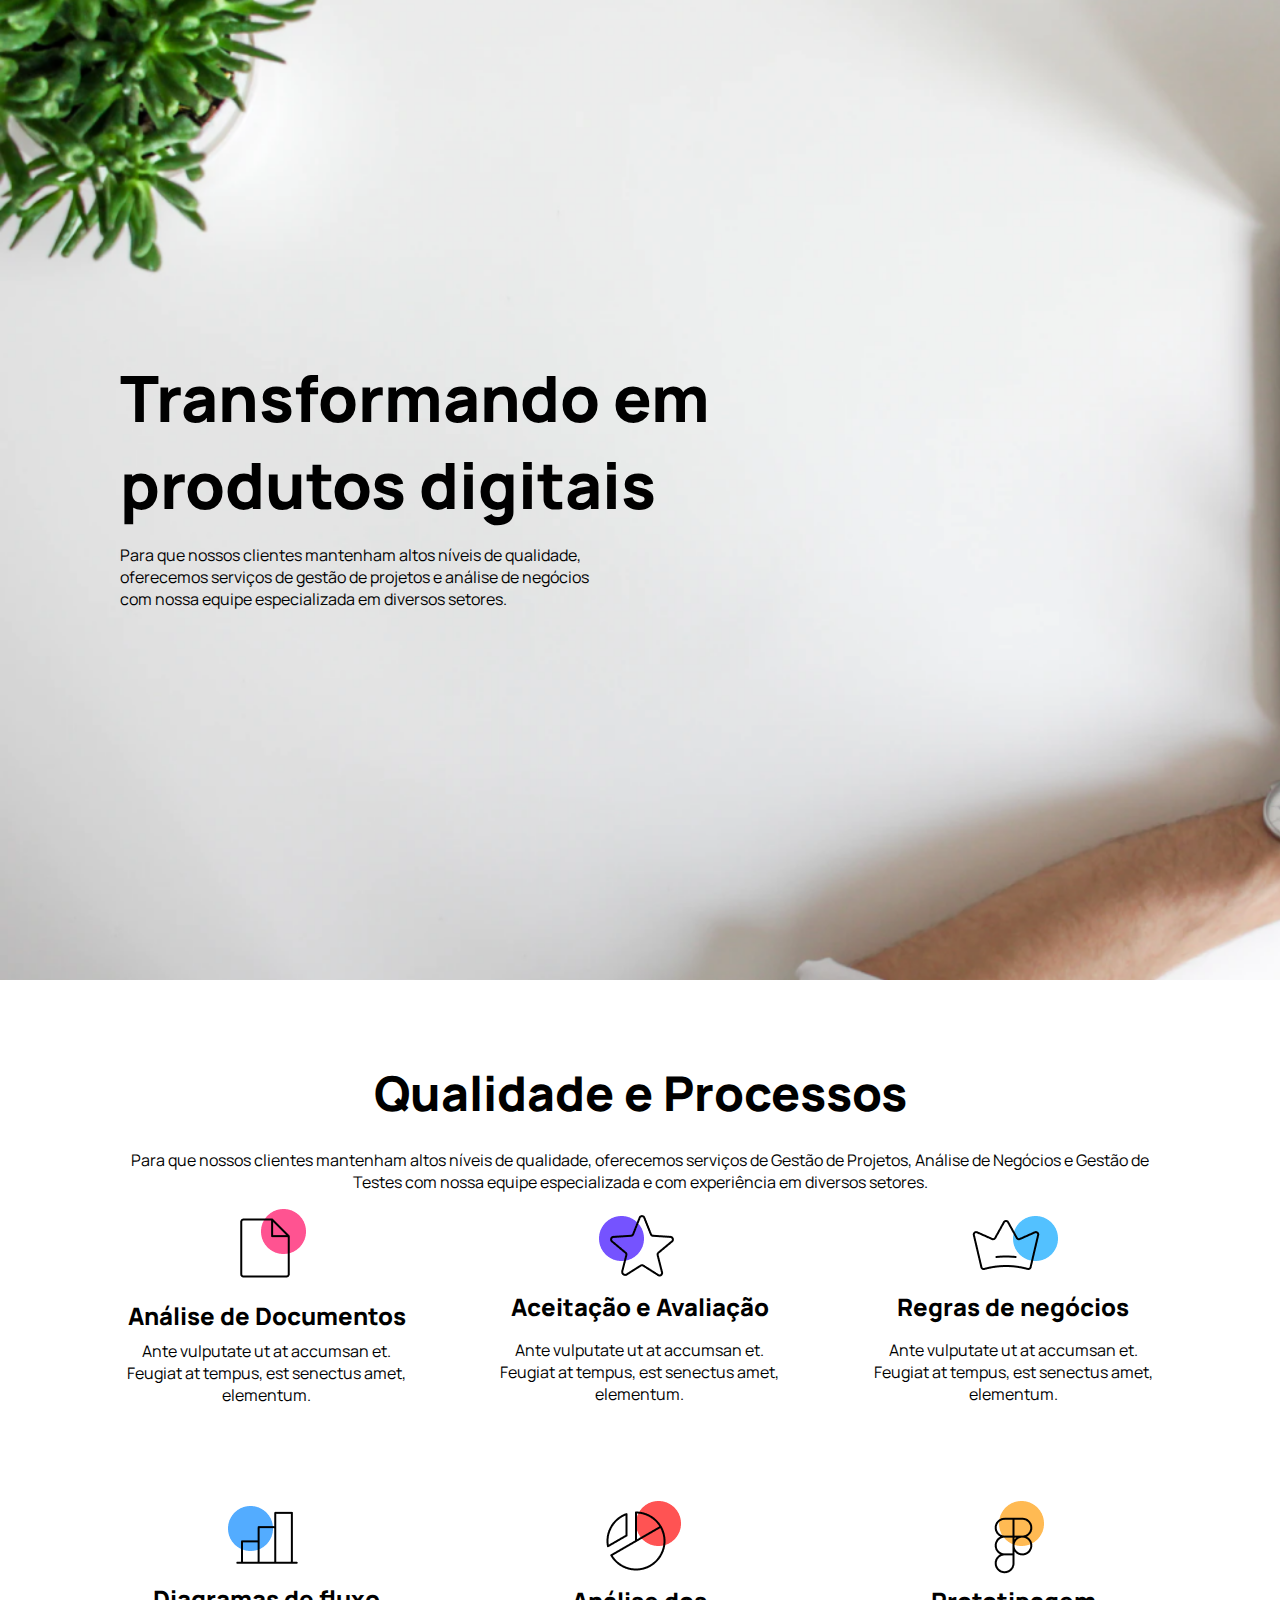
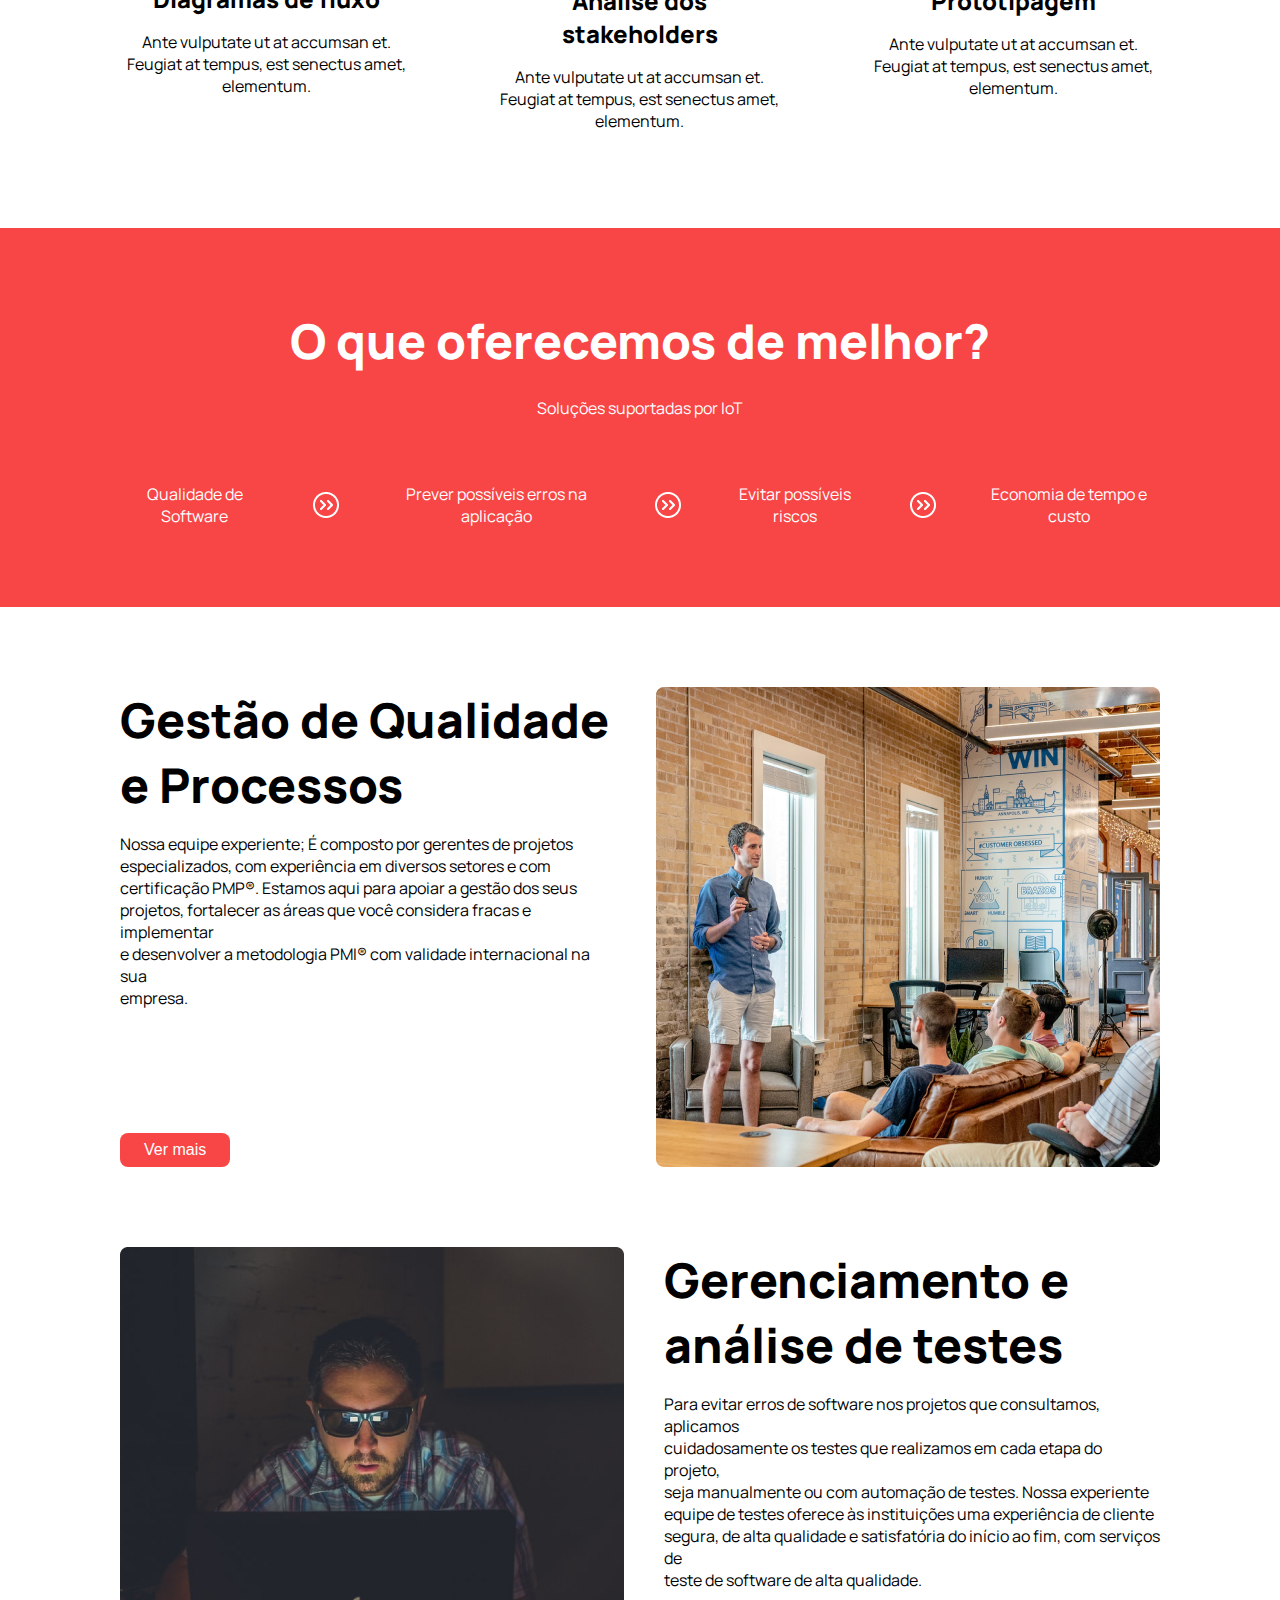
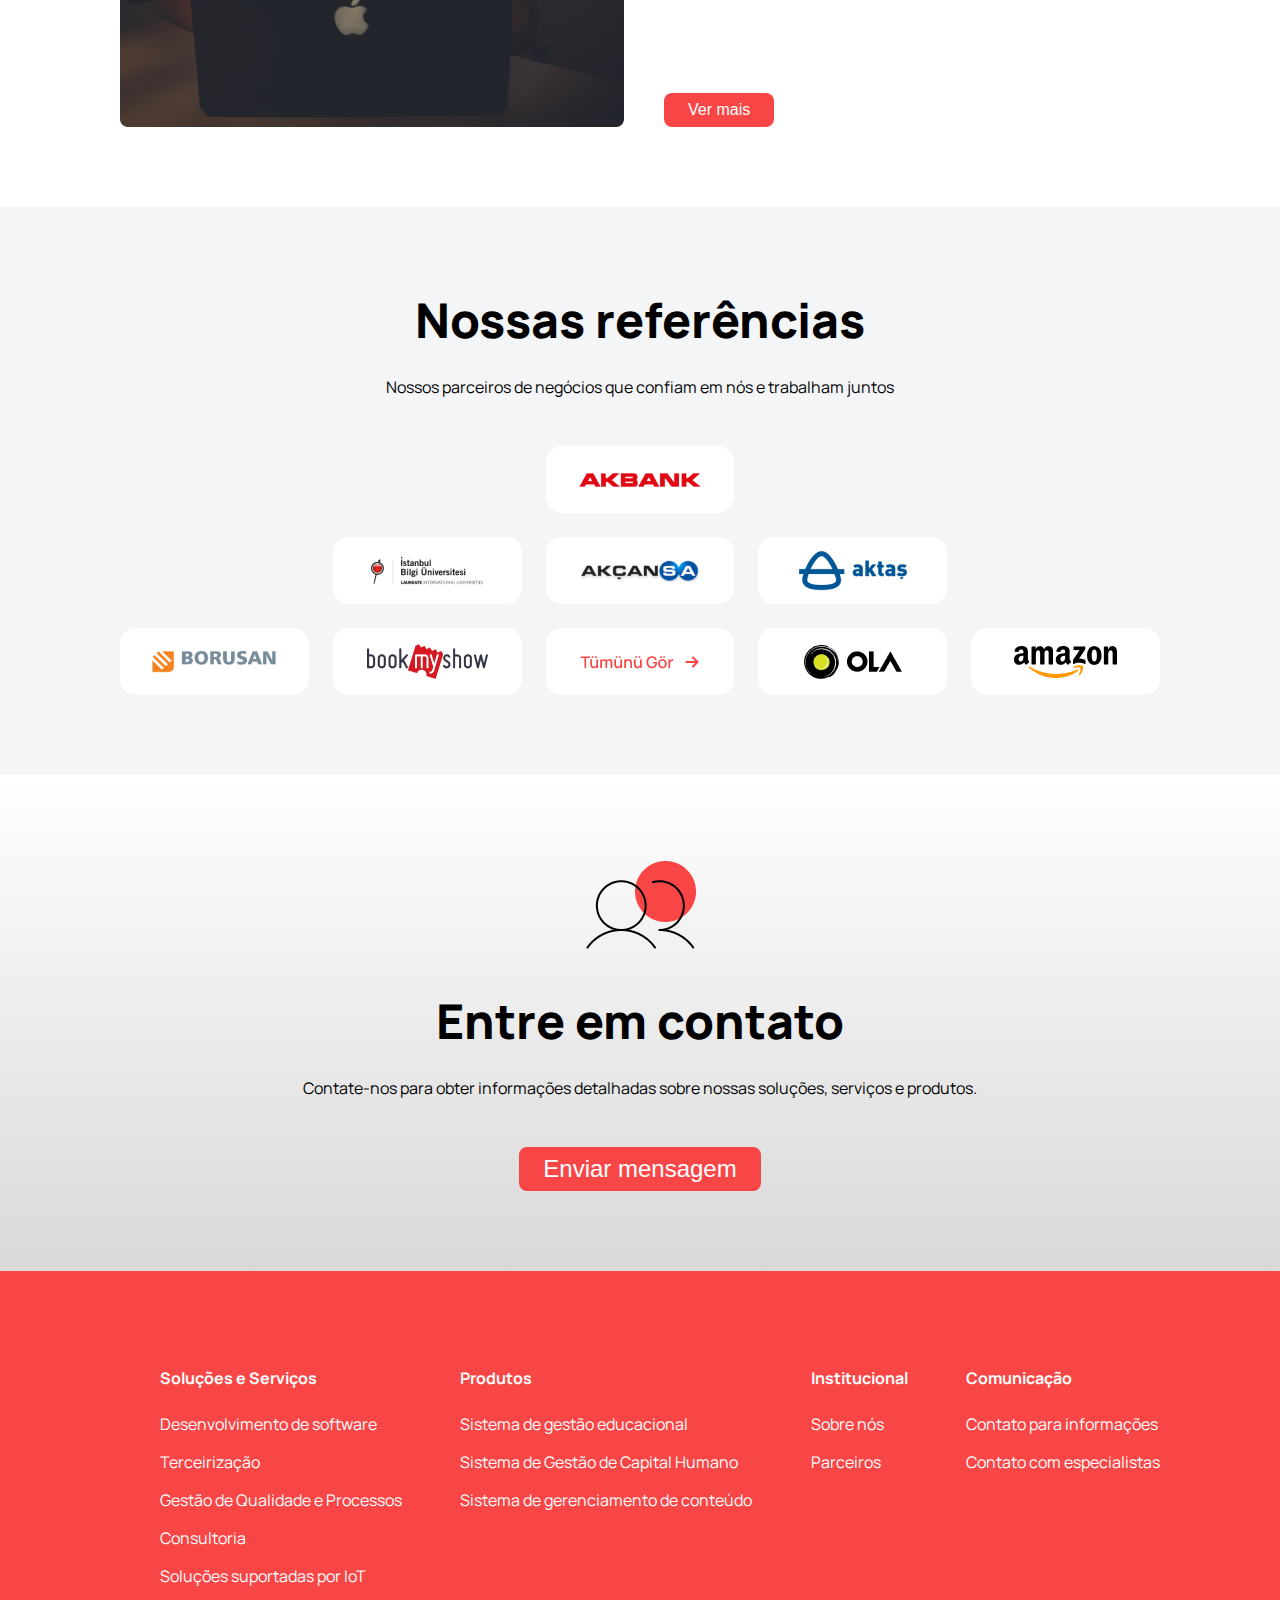
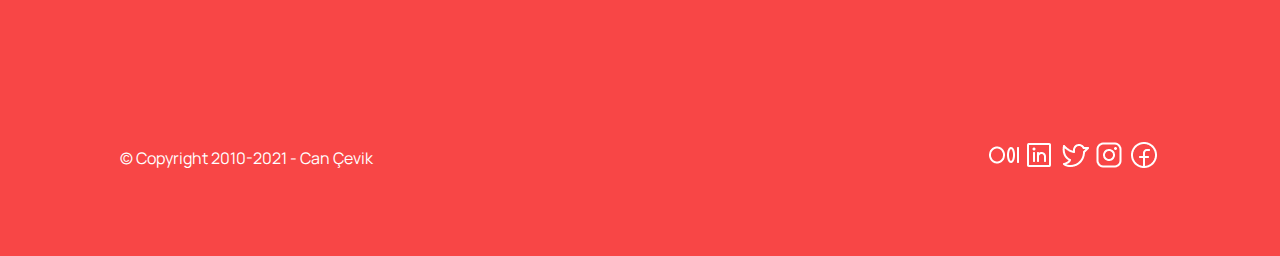
==== commit 94e0773d: "companies e finalizado" ====
--- a/Responsividade/index.html
+++ b/Responsividade/index.html
@@ -105,6 +105,40 @@
             </article>
         </section>
 
+        <section class="container background-grey">
+            <h2>Nossas referências</h2>
+            <p>Nossos parceiros de negócios que confiam em nós e trabalham juntos</p>
+            <div class="grid-container-companies">
+                <div class="grid-item-companies company-1">
+                    <img src="./assets/empresa1.png" alt="">
+                </div>
+                <div class="grid-item-companies company-2">
+                <img src="./assets/empresa2.png" alt="">
+            </div>
+                <div class="grid-item-companies company-3">
+                    <img src="./assets/empresa3.png" alt="">
+                </div>
+                <div class="grid-item-companies company-4">
+                    <img src="./assets/empresa4.png" alt="">
+                </div>
+                <div class="grid-item-companies company-5">
+                    <img src="./assets/empresa5.png" alt="">
+                </div>
+                <div class="grid-item-companies company-6">
+                    <img src="./assets/empresa6.png" alt="">
+                </div>
+                <div class="grid-item-companies company-7">
+                    <img src="./assets/empresa7.png" alt="">
+                </div>
+                <div class="grid-item-companies company-8">
+                    <img src="./assets/empresa8.png" alt="">
+                </div>
+                <div class="grid-item-companies company-9">
+                    <img src="./assets/empresa9.png" alt="">
+                </div>
+            </div>
+        </section>
+
         <section class="container background-gradient">
              <img src="./assets/user.png" alt="">
              <h2 class="contact-title">Entre em contato</h2>
--- a/Responsividade/style.css
+++ b/Responsividade/style.css
@@ -95,6 +95,10 @@
     color: #fff;
 }
 
+.background-grey {
+    background-color: #f4f5f7;
+}
+
 .article-container {
     display: flex;
     flex-direction: row;
@@ -162,4 +166,56 @@
 
 .grid-item > p {
     margin: .5rem 0 0;
+}
+
+.grid-container-companies {
+    display: grid;
+    grid-template-columns: repeat(5, 1fr);
+    grid-template-rows: repeat(3, 1fr);
+    gap: 1.5rem;
+    margin-top: 3rem;
+}
+
+.grid-item-companies {
+    background-color: #fff;
+    display: flex;
+    justify-content: center;
+    align-items: center;
+    border-radius: 1rem;
+}
+
+.company-1 {
+    grid-area: 3 / 1;
+}
+
+.company-2 {
+    grid-area: 2 / 2;
+}
+
+.company-3 {
+    grid-area: 3 / 2;
+}
+
+.company-4 {
+    grid-area: 1 / 3;
+}
+
+.company-5 {
+    grid-area: 2 / 3;
+}
+
+.company-6 {
+    grid-area: 3 / 3;
+}
+
+.company-7 {
+    grid-area: 2 / 4;
+}
+
+.company-8 {
+    grid-area: 3 / 4;
+}
+
+.company-9 {
+    grid-area: 3 / 5;
 }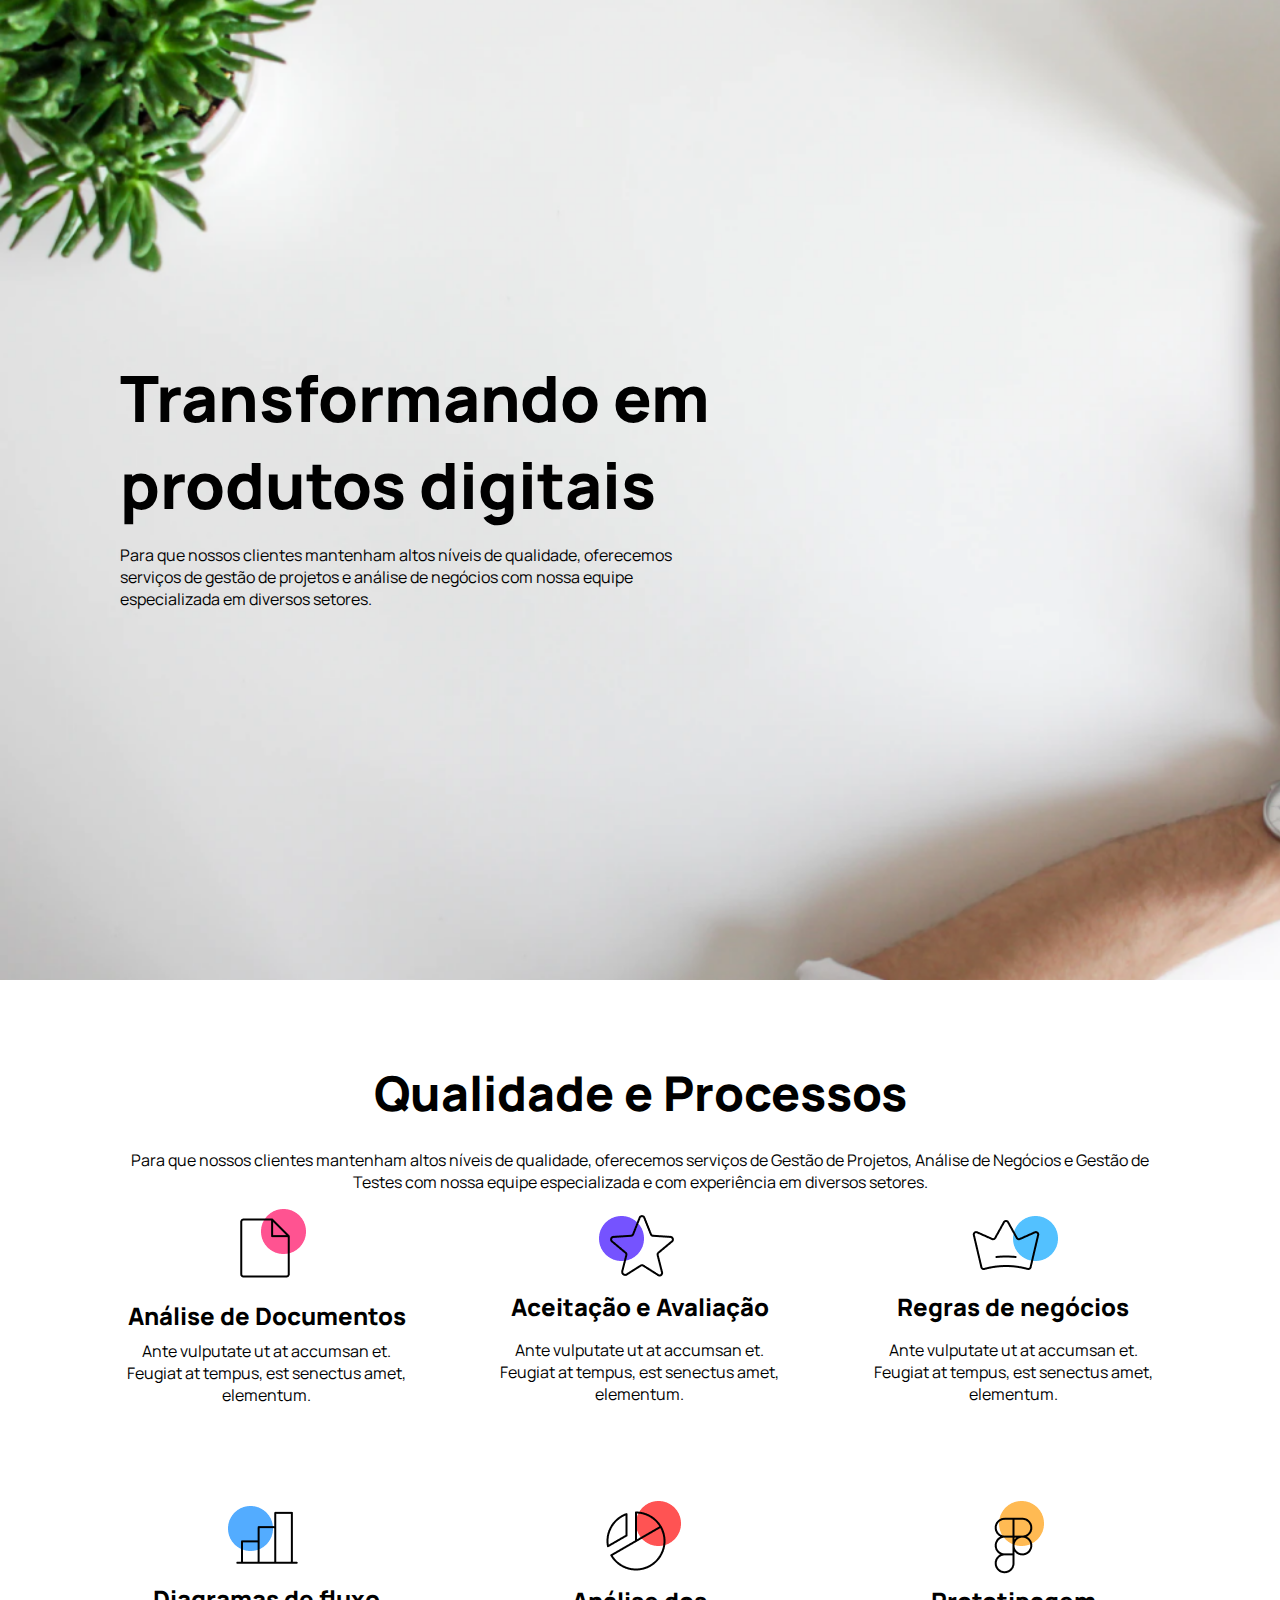
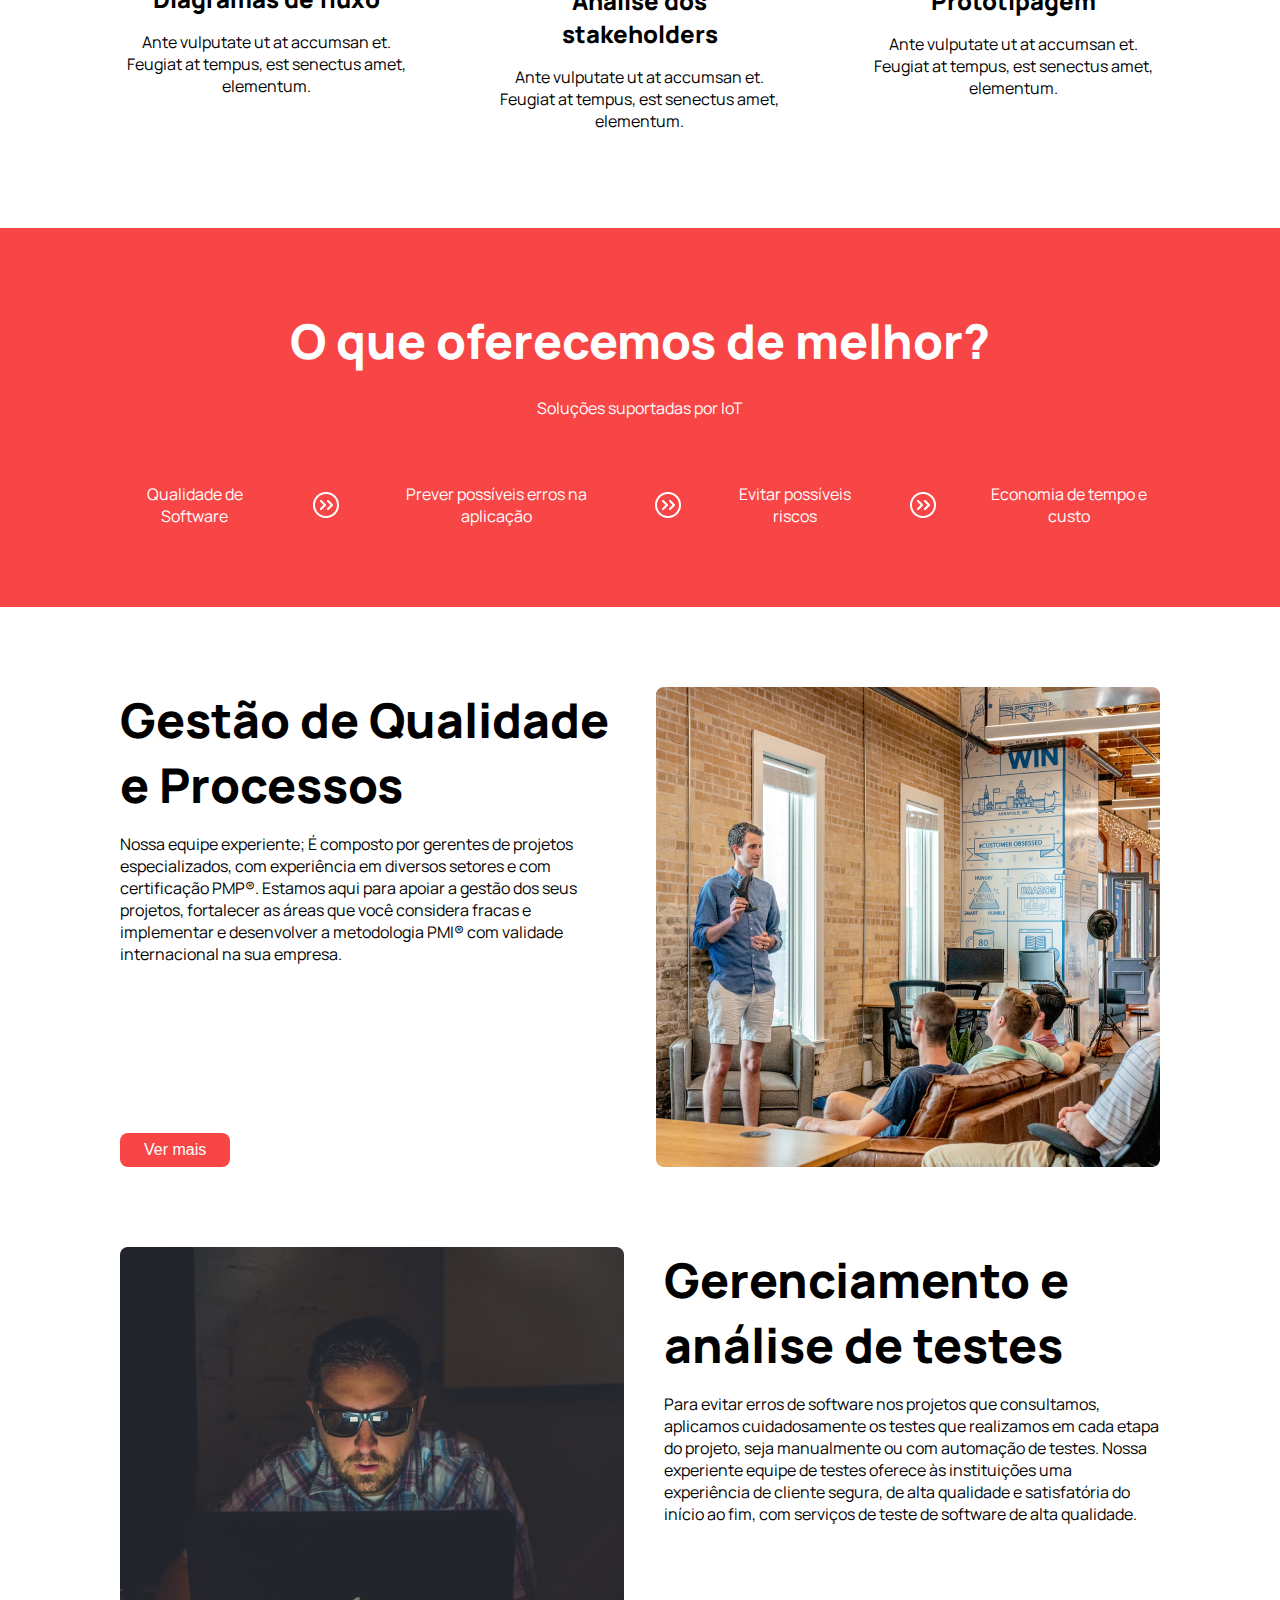
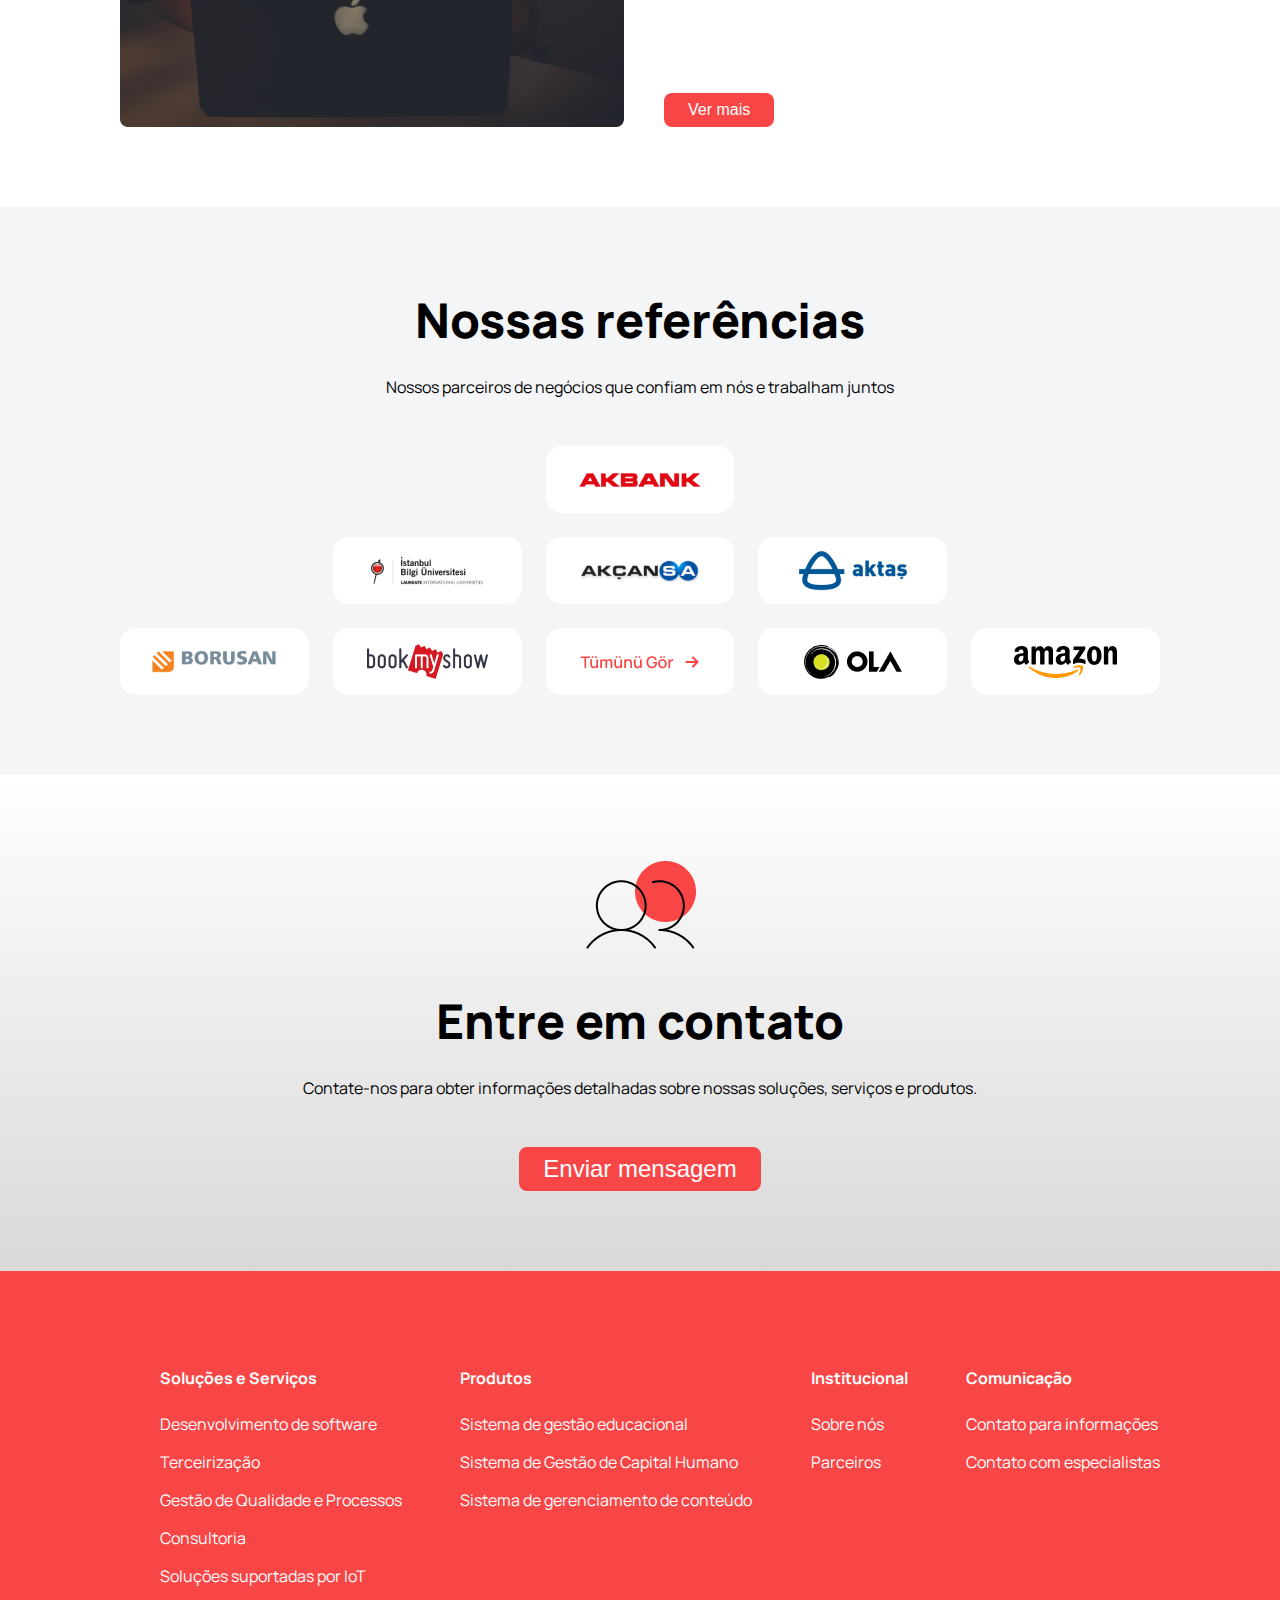
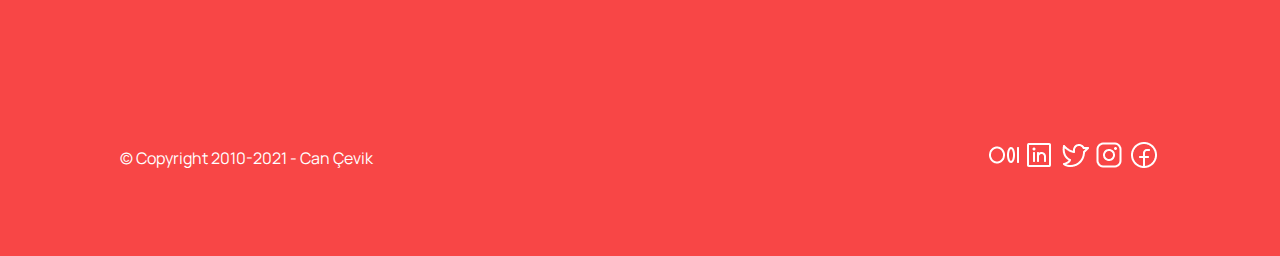
==== commit 2e1ad9aa: "trabalhando responsividade no mobile -767px" ====
--- a/Responsividade/index.html
+++ b/Responsividade/index.html
@@ -15,9 +15,7 @@
         <section id="presentation-container">
             <div id="presentation">
                 <h1>Transformando em produtos digitais</h1>
-                <p>Para que nossos clientes mantenham altos níveis de qualidade, <br>
-                    oferecemos serviços de gestão de projetos e análise de negócios <br>
-                     com nossa equipe especializada em diversos setores.</p>
+                <p>Para que nossos clientes mantenham altos níveis de qualidade, oferecemos serviços de gestão de projetos e análise de negócios com nossa equipe especializada em diversos setores.</p>
             </div>
         </section>
 
@@ -77,11 +75,11 @@
                 <div class="article-details">
                     <div>
                         <h2>Gestão de Qualidade e Processos</h2>
-                        <p>Nossa equipe experiente; É composto por gerentes de projetos <br>
-                            especializados, com experiência em diversos setores e com <br>
-                            certificação PMP®. Estamos aqui para apoiar a gestão dos seus <br>
-                            projetos, fortalecer as áreas que você considera fracas e implementar <br>
-                            e desenvolver a metodologia PMI® com validade internacional na sua <br>
+                        <p>Nossa equipe experiente; É composto por gerentes de projetos 
+                            especializados, com experiência em diversos setores e com 
+                            certificação PMP®. Estamos aqui para apoiar a gestão dos seus 
+                            projetos, fortalecer as áreas que você considera fracas e implementar 
+                            e desenvolver a metodologia PMI® com validade internacional na sua 
                             empresa.</p>
                     </div>
                     <button>Ver mais</button>
@@ -92,11 +90,11 @@
                 <div class="article-details">
                     <div>
                         <h2>Gerenciamento e análise de testes</h2>
-                        <p>Para evitar erros de software nos projetos que consultamos, aplicamos <br>
-                            cuidadosamente os testes que realizamos em cada etapa do projeto, <br>
-                            seja manualmente ou com automação de testes. Nossa experiente <br>
-                            equipe de testes oferece às instituições uma experiência de cliente <br>
-                            segura, de alta qualidade e satisfatória do início ao fim, com serviços de <br>
+                        <p>Para evitar erros de software nos projetos que consultamos, aplicamos 
+                            cuidadosamente os testes que realizamos em cada etapa do projeto, 
+                            seja manualmente ou com automação de testes. Nossa experiente 
+                            equipe de testes oferece às instituições uma experiência de cliente 
+                            segura, de alta qualidade e satisfatória do início ao fim, com serviços de 
                             teste de software de alta qualidade.</p>
                     </div>
                     <button>Ver mais</button>
--- a/Responsividade/style.css
+++ b/Responsividade/style.css
@@ -218,4 +218,64 @@
 
 .company-9 {
     grid-area: 3 / 5;
+}
+
+@media only screen and (min-width: 768px) and (max-width: 1023px) {
+    h1 {
+        font-size: 3.5rem;
+    }
+
+    h2 {
+        font-size: 2.5rem;
+    }
+
+    .grid-container {
+        grid-template-columns: repeat(2, 1fr);
+    }
+}
+
+@media only screen and (max-width: 767px) {
+    h1 {
+        font-size: 2.5rem;
+    }
+
+    h2 {
+        font-size: 2.5rem;
+    }
+
+    .grid-container {
+        grid-template-columns: 1fr;
+    }
+
+    #qualities {
+        flex-direction: column;
+        justify-content: center;
+        align-items: center;
+        margin-top: 4rem;
+    }
+
+    #qualities > img {
+        transform: rotate(90deg);
+        margin: 2.5rem 0;
+    }
+
+    .article-container {
+        display: flex;
+        flex-direction: column-reverse;
+        align-items: center;
+    }
+
+    .article-container:nth-child(even) {
+        flex-direction: column-reverse;
+    }
+    
+    .article-details {
+        text-align: center;
+        align-items: normal;
+        margin: 2rem 0 0 0;
+    }
+
+    .article-container:nth-child(even) > .article-details {
+        margin: 2rem 0 0 0;
+    }
 }